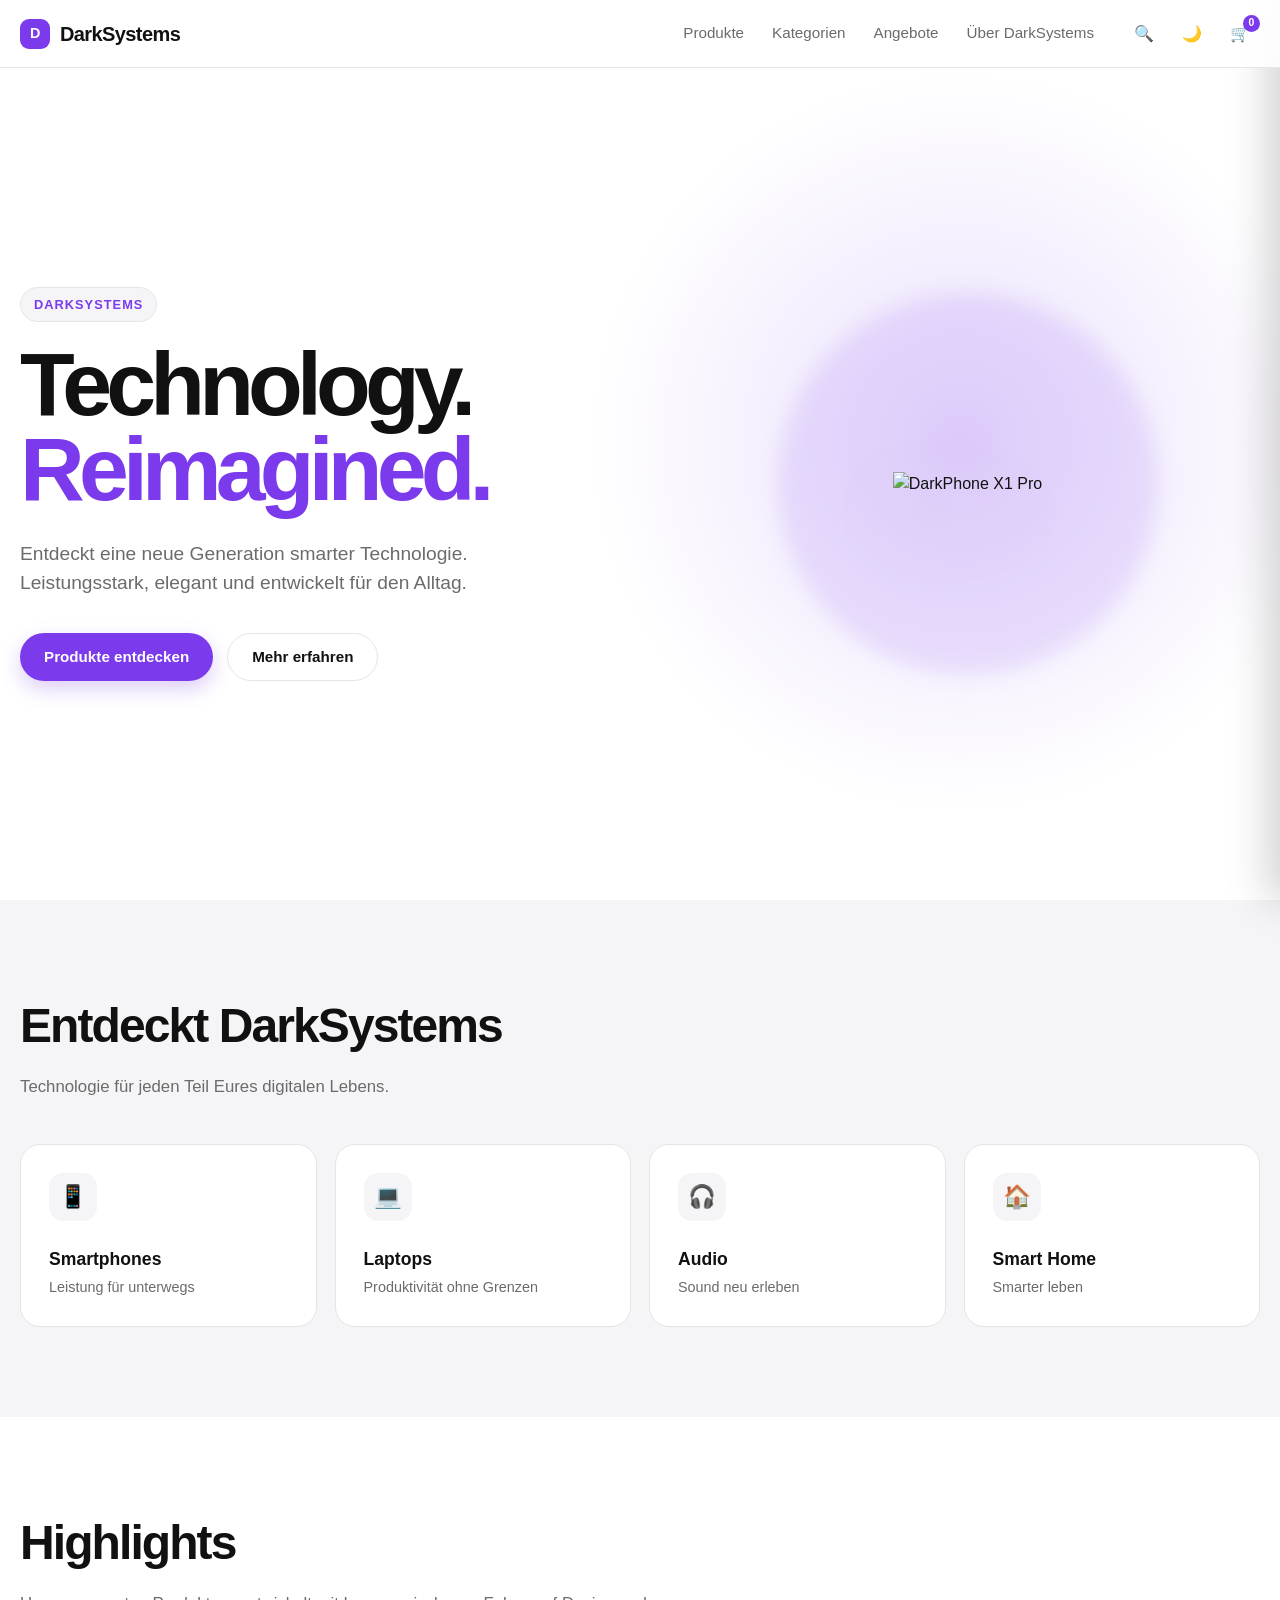
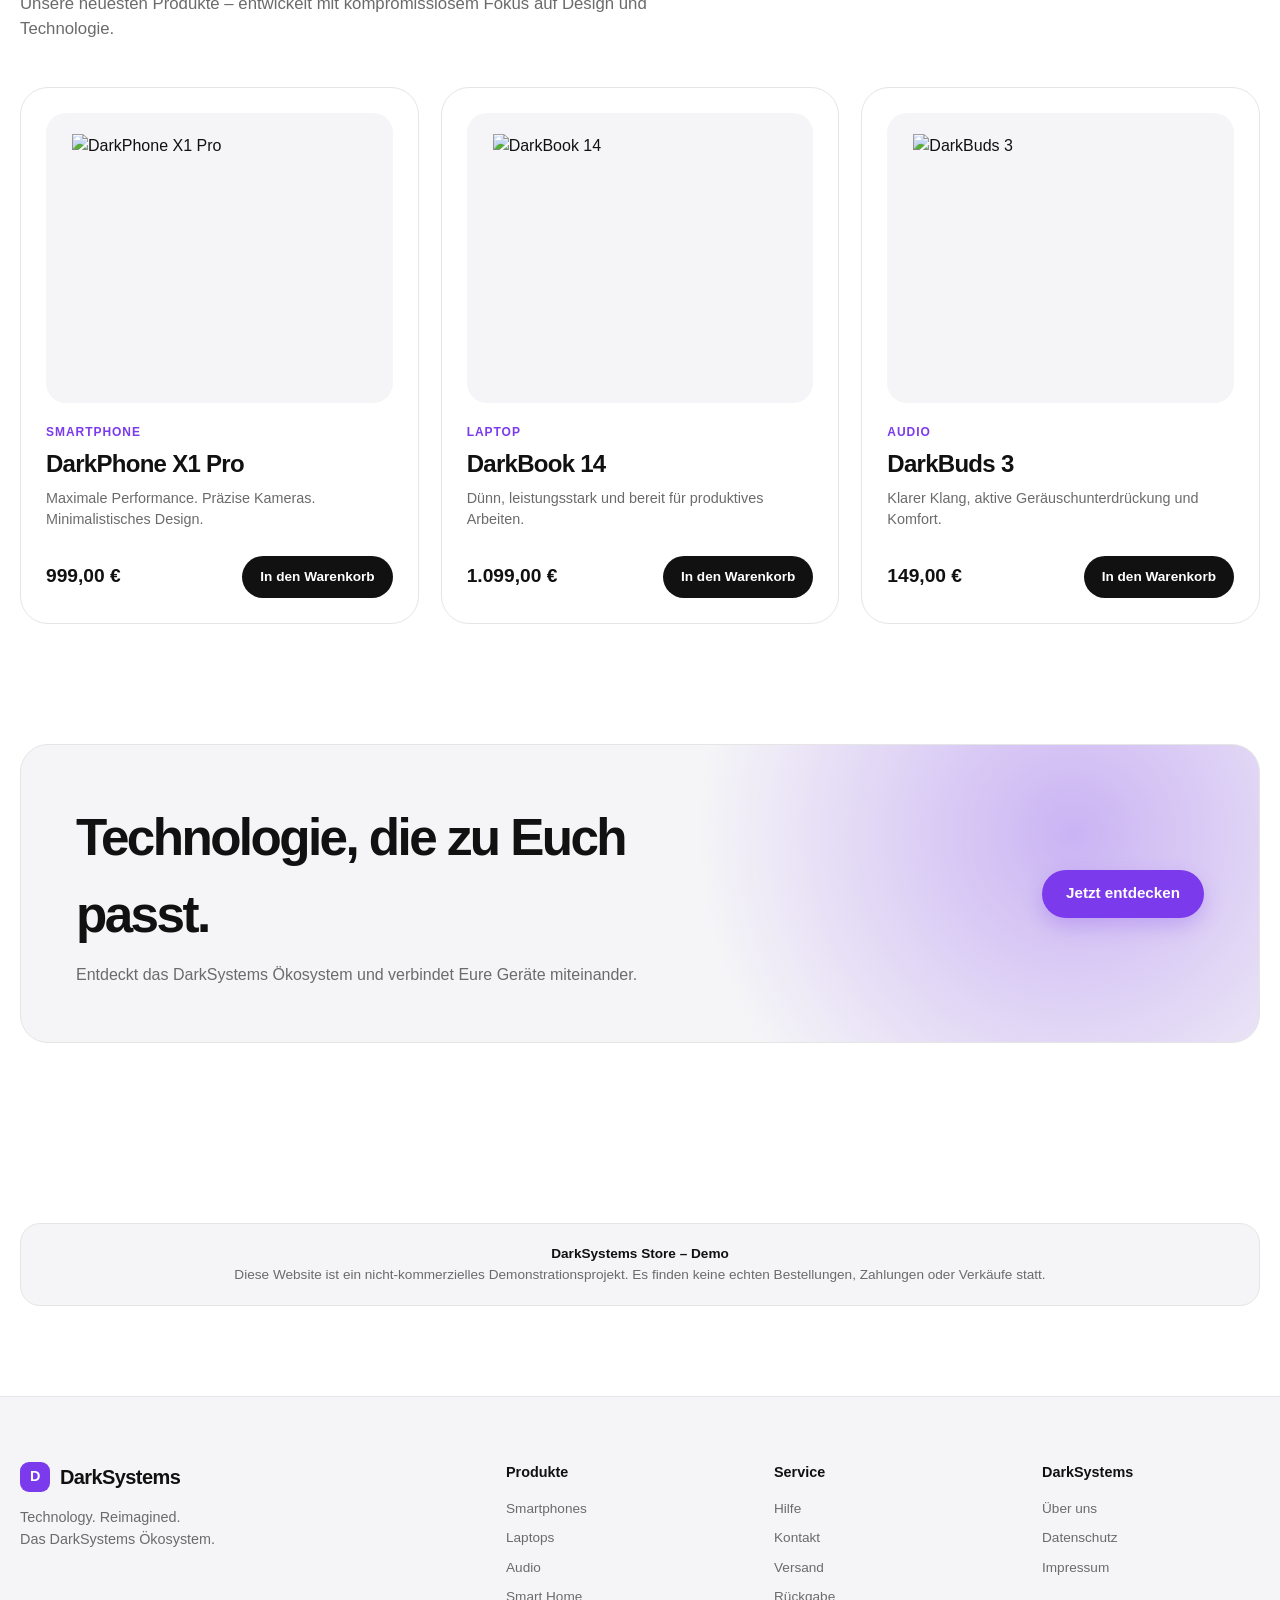
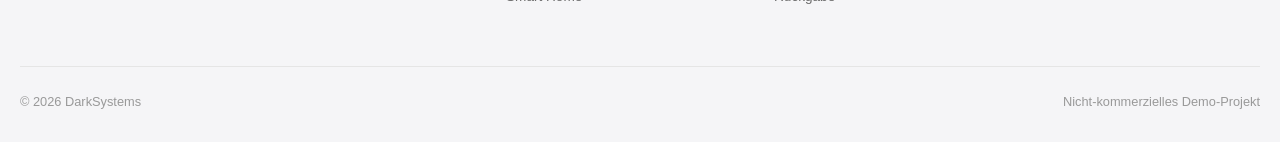
==== index.html @ 7e66fef1 "Implement theme management and scroll restoration Added theme management and scroll restoration scri" ====
<!DOCTYPE html>
<html lang="de">

<head>

    <meta charset="UTF-8">

    <meta
        name="viewport"
        content="width=device-width, initial-scale=1.0"
    >

    <meta
        name="description"
        content="DarkSystems Store – Technologie. Neu gedacht."
    >

    <title>DarkSystems Store</title>


    <!-- =================================================
         THEME VOR DEM ERSTEN RENDER SETZEN
         ================================================= -->

    <script>

        (function () {

            const savedTheme =
                localStorage.getItem("darkSystemsTheme");

            if (
                savedTheme === "dark" ||
                savedTheme === "light"
            ) {

                document.documentElement.setAttribute(
                    "data-theme",
                    savedTheme
                );

            } else {

                document.documentElement.setAttribute(
                    "data-theme",
                    "light"
                );

            }

        })();

    </script>


    <!-- =================================================
         SCROLLPOSITION
         ================================================= -->

    <script>

        if ("scrollRestoration" in history) {

            history.scrollRestoration = "manual";

        }

    </script>


    <!-- =================================================
         FAVICON
         ================================================= -->

    <link
        rel="icon"
        href="images/favicon.png"
    >


    <!-- =================================================
         MAIN CSS
         ================================================= -->

    <link
        rel="stylesheet"
        href="css/style.css"
    >

</head>


<body>


    <!-- =====================================================
         HEADER
         ===================================================== -->

    <header class="site-header">

        <div class="container header-inner">


            <!-- Logo -->

            <a
                href="index.html"
                class="logo"
                aria-label="DarkSystems Startseite"
            >

                <span class="logo-mark">
                    D
                </span>

                <span>
                    DarkSystems
                </span>

            </a>


            <!-- Navigation -->

            <nav
                class="main-nav"
                aria-label="Hauptnavigation"
            >

                <a href="#products">
                    Produkte
                </a>

                <a href="#categories">
                    Kategorien
                </a>

                <a href="#offers">
                    Angebote
                </a>

                <a href="#about">
                    Über DarkSystems
                </a>

            </nav>


            <!-- Header Actions -->

            <div class="header-actions">


                <!-- Suche -->

                <button
                    class="icon-button"
                    type="button"
                    aria-label="Suche"
                    title="Suche"
                >
                    🔍
                </button>


                <!-- Dark / Light Mode -->

                <button
                    class="icon-button"
                    id="themeToggle"
                    type="button"
                    aria-label="Dark Mode"
                    title="Dark / Light Mode"
                >
                    🌙
                </button>


                <!-- Warenkorb -->

                <button
                    class="icon-button cart-button"
                    type="button"
                    aria-label="Warenkorb"
                    title="Warenkorb"
                >

                    🛒

                    <span
                        class="cart-count"
                        id="cartCount"
                    >
                        0
                    </span>

                </button>


                <!-- Mobile Menü -->

                <button
                    class="icon-button mobile-menu-button"
                    type="button"
                    aria-label="Menü öffnen"
                    title="Menü"
                >
                    ☰
                </button>

            </div>

        </div>

    </header>



    <!-- =====================================================
         MAIN
         ===================================================== -->

    <main>


        <!-- =================================================
             HERO
             ================================================= -->

        <section class="hero">

            <div class="container hero-inner">


                <!-- Hero Text -->

                <div class="hero-content">

                    <div class="hero-eyebrow">
                        DarkSystems
                    </div>


                    <h1>

                        Technology.<br>

                        <span>
                            Reimagined.
                        </span>

                    </h1>


                    <p class="hero-description">

                        Entdeckt eine neue Generation smarter
                        Technologie. Leistungsstark, elegant
                        und entwickelt für den Alltag.

                    </p>


                    <div class="hero-actions">


                        <a
                            href="#products"
                            class="button button-primary"
                        >
                            Produkte entdecken
                        </a>


                        <a
                            href="#categories"
                            class="button button-secondary"
                        >
                            Mehr erfahren
                        </a>

                    </div>

                </div>



                <!-- Hero Produkt -->

                <div class="hero-product">

                    <img
                        src="images/darkphone-x1-pro.png"
                        alt="DarkPhone X1 Pro"
                    >

                </div>

            </div>

        </section>



        <!-- =================================================
             KATEGORIEN
             ================================================= -->

        <section
            class="categories"
            id="categories"
        >

            <div class="container">


                <h2 class="section-title">
                    Entdeckt DarkSystems
                </h2>


                <p class="section-subtitle">

                    Technologie für jeden Teil Eures
                    digitalen Lebens.

                </p>


                <div class="category-grid">


                    <!-- Smartphone -->

                    <a
                        href="category.html?category=smartphones"
                        class="category-card"
                    >

                        <div class="category-icon">
                            📱
                        </div>

                        <h3>
                            Smartphones
                        </h3>

                        <p>
                            Leistung für unterwegs
                        </p>

                    </a>



                    <!-- Laptop -->

                    <a
                        href="category.html?category=laptops"
                        class="category-card"
                    >

                        <div class="category-icon">
                            💻
                        </div>

                        <h3>
                            Laptops
                        </h3>

                        <p>
                            Produktivität ohne Grenzen
                        </p>

                    </a>



                    <!-- Audio -->

                    <a
                        href="category.html?category=audio"
                        class="category-card"
                    >

                        <div class="category-icon">
                            🎧
                        </div>

                        <h3>
                            Audio
                        </h3>

                        <p>
                            Sound neu erleben
                        </p>

                    </a>



                    <!-- Smart Home -->

                    <a
                        href="category.html?category=smart-home"
                        class="category-card"
                    >

                        <div class="category-icon">
                            🏠
                        </div>

                        <h3>
                            Smart Home
                        </h3>

                        <p>
                            Smarter leben
                        </p>

                    </a>

                </div>

            </div>

        </section>



        <!-- =================================================
             PRODUKTE
             ================================================= -->

        <section
            class="products"
            id="products"
        >

            <div class="container">


                <h2 class="section-title">
                    Highlights
                </h2>


                <p class="section-subtitle">

                    Unsere neuesten Produkte – entwickelt
                    mit kompromisslosem Fokus auf Design
                    und Technologie.

                </p>


                <div class="product-grid">


                    <!-- =====================================
                         DARKPHONE X1 PRO
                         ===================================== -->

                    <article class="product-card">


                        <div class="product-image">

                            <img
                                src="images/darkphone-x1-pro.png"
                                alt="DarkPhone X1 Pro"
                            >

                        </div>


                        <div class="product-info">


                            <span class="product-category">
                                Smartphone
                            </span>


                            <h3 class="product-name">
                                DarkPhone X1 Pro
                            </h3>


                            <p class="product-description">

                                Maximale Performance.
                                Präzise Kameras.
                                Minimalistisches Design.

                            </p>


                            <div class="product-bottom">


                                <span class="product-price">
                                    999,00 €
                                </span>


                                <button
                                    class="product-button"
                                    type="button"
                                    data-product="darkphone-x1-pro"
                                >
                                    In den Warenkorb
                                </button>


                            </div>

                        </div>

                    </article>



                    <!-- =====================================
                         DARKBOOK 14
                         ===================================== -->

                    <article class="product-card">


                        <div class="product-image">

                            <img
                                src="images/darkbook-14.png"
                                alt="DarkBook 14"
                            >

                        </div>


                        <div class="product-info">


                            <span class="product-category">
                                Laptop
                            </span>


                            <h3 class="product-name">
                                DarkBook 14
                            </h3>


                            <p class="product-description">

                                Dünn, leistungsstark und bereit
                                für produktives Arbeiten.

                            </p>


                            <div class="product-bottom">


                                <span class="product-price">
                                    1.099,00 €
                                </span>


                                <button
                                    class="product-button"
                                    type="button"
                                    data-product="darkbook-14"
                                >
                                    In den Warenkorb
                                </button>


                            </div>

                        </div>

                    </article>



                    <!-- =====================================
                         DARKBUDS 3
                         ===================================== -->

                    <article class="product-card">


                        <div class="product-image">

                            <img
                                src="images/darkbuds-3.png"
                                alt="DarkBuds 3"
                            >

                        </div>


                        <div class="product-info">


                            <span class="product-category">
                                Audio
                            </span>


                            <h3 class="product-name">
                                DarkBuds 3
                            </h3>


                            <p class="product-description">

                                Klarer Klang, aktive
                                Geräuschunterdrückung
                                und Komfort.

                            </p>


                            <div class="product-bottom">


                                <span class="product-price">
                                    149,00 €
                                </span>


                                <button
                                    class="product-button"
                                    type="button"
                                    data-product="darkbuds-3"
                                >
                                    In den Warenkorb
                                </button>


                            </div>

                        </div>

                    </article>

                </div>

            </div>

        </section>



        <!-- =================================================
             ANGEBOT
             ================================================= -->

        <section
            class="offer"
            id="offers"
        >

            <div class="container">


                <div class="offer-card">


                    <div class="offer-content">


                        <h2>
                            Technologie,
                            die zu Euch passt.
                        </h2>


                        <p>

                            Entdeckt das DarkSystems
                            Ökosystem und verbindet
                            Eure Geräte miteinander.

                        </p>

                    </div>


                    <a
                        href="#products"
                        class="button button-primary"
                    >
                        Jetzt entdecken
                    </a>

                </div>

            </div>

        </section>



        <!-- =================================================
             DEMO HINWEIS
             ================================================= -->

        <section
            class="demo-section"
            id="about"
        >

            <div class="container">


                <div class="demo-notice">


                    <strong>
                        DarkSystems Store – Demo
                    </strong>


                    <br>


                    Diese Website ist ein
                    nicht-kommerzielles
                    Demonstrationsprojekt.

                    Es finden keine echten
                    Bestellungen, Zahlungen
                    oder Verkäufe statt.


                </div>

            </div>

        </section>

    </main>



    <!-- =====================================================
         FOOTER
         ===================================================== -->

    <footer class="site-footer">

        <div class="container">


            <div class="footer-grid">


                <!-- DarkSystems -->

                <div class="footer-brand">


                    <a
                        href="index.html"
                        class="logo"
                    >

                        <span class="logo-mark">
                            D
                        </span>

                        <span>
                            DarkSystems
                        </span>

                    </a>


                    <p>

                        Technology. Reimagined.
                        <br>
                        Das DarkSystems Ökosystem.

                    </p>

                </div>



                <!-- Produkte -->

                <div class="footer-column">

                    <h4>
                        Produkte
                    </h4>


                    <a href="category.html?category=smartphones">
                        Smartphones
                    </a>


                    <a href="category.html?category=laptops">
                        Laptops
                    </a>


                    <a href="category.html?category=audio">
                        Audio
                    </a>


                    <a href="category.html?category=smart-home">
                        Smart Home
                    </a>

                </div>



                <!-- Service -->

                <div class="footer-column">

                    <h4>
                        Service
                    </h4>


                    <a href="#">
                        Hilfe
                    </a>


                    <a href="#">
                        Kontakt
                    </a>


                    <a href="#">
                        Versand
                    </a>


                    <a href="#">
                        Rückgabe
                    </a>

                </div>



                <!-- DarkSystems -->

                <div class="footer-column">

                    <h4>
                        DarkSystems
                    </h4>


                    <a href="#about">
                        Über uns
                    </a>


                    <a href="#">
                        Datenschutz
                    </a>


                    <a href="#">
                        Impressum
                    </a>

                </div>

            </div>



            <!-- Footer Bottom -->

            <div class="footer-bottom">

                <span>
                    © 2026 DarkSystems
                </span>


                <span>
                    Nicht-kommerzielles Demo-Projekt
                </span>

            </div>

        </div>

    </footer>



    <!-- =====================================================
         WARENKORB
         ===================================================== -->

    <div
        class="cart-overlay"
        id="cartOverlay"
    ></div>


    <aside
        class="cart-panel"
        id="cartPanel"
        aria-label="Warenkorb"
    >


        <!-- Warenkorb Header -->

        <div class="cart-header">

            <div>

                <h2>
                    Warenkorb
                </h2>

                <span id="cartItemCount">
                    0 Produkte
                </span>

            </div>


            <button
                class="cart-close"
                id="cartClose"
                type="button"
                aria-label="Warenkorb schließen"
            >
                ×
            </button>

        </div>



        <!-- Warenkorb Inhalt -->

        <div class="cart-content">


            <!-- Leer -->

            <div
                class="cart-empty"
                id="cartEmpty"
            >

                <div class="cart-empty-icon">
                    🛒
                </div>


                <h3>
                    Dein Warenkorb ist leer
                </h3>


                <p>
                    Füge Produkte hinzu,
                    um sie hier zu sehen.
                </p>

            </div>


            <!-- Produkte -->

            <div
                class="cart-items"
                id="cartItems"
            ></div>

        </div>



        <!-- Warenkorb Footer -->

        <div class="cart-footer">

            <div class="cart-total">

                <span>
                    Gesamtsumme
                </span>

                <strong id="cartTotal">
                    0,00 €
                </strong>

            </div>


            <button
                class="cart-checkout"
                id="cartCheckout"
                type="button"
            >
                Zur Kasse
            </button>


            <p class="cart-demo">
                Demo-Shop – es findet keine echte Bestellung statt.
            </p>

        </div>

    </aside>



    <!-- =====================================================
         JAVASCRIPT
         ===================================================== -->

    <script src="js/main.js"></script>


    <!-- Reload immer oben starten -->

    <script>

        window.addEventListener(
            "load",
            function () {

                window.scrollTo(0, 0);

            }
        );

    </script>


</body>

</html>
---- css/style.css ----
/* =========================================================
   DarkSystems Store
   Main stylesheet
   ========================================================= */

/* ---------------------------------------------------------
   1. Theme Variables
   --------------------------------------------------------- */

:root {
    --bg: #ffffff;
    --bg-secondary: #f5f5f7;
    --bg-card: #ffffff;

    --text: #111111;
    --text-secondary: #6b6b6b;
    --text-muted: #999999;

    --border: #e5e5e5;

    --accent: #7c3aed;
    --accent-hover: #6d28d9;

    --header-bg: rgba(255, 255, 255, 0.88);

    --shadow: 0 10px 30px rgba(0, 0, 0, 0.08);
    --shadow-hover: 0 18px 45px rgba(0, 0, 0, 0.14);

    --radius-small: 12px;
    --radius-medium: 20px;
    --radius-large: 28px;

    --max-width: 1400px;

    color-scheme: light;
}

[data-theme="dark"] {
    --bg: #0b0b0d;
    --bg-secondary: #151518;
    --bg-card: #18181c;

    --text: #f5f5f7;
    --text-secondary: #a5a5aa;
    --text-muted: #77777e;

    --border: #2b2b30;

    --accent: #9b6cff;
    --accent-hover: #b18aff;

    --header-bg: rgba(11, 11, 13, 0.88);

    --shadow: 0 10px 30px rgba(0, 0, 0, 0.35);
    --shadow-hover: 0 18px 45px rgba(0, 0, 0, 0.55);

    color-scheme: dark;
}


/* ---------------------------------------------------------
   2. Reset
   --------------------------------------------------------- */

* {
    margin: 0;
    padding: 0;
    box-sizing: border-box;
}

html {
    scroll-behavior: smooth;
}

body {
    font-family:
        -apple-system,
        BlinkMacSystemFont,
        "Segoe UI",
        Roboto,
        Helvetica,
        Arial,
        sans-serif;

    background: var(--bg);
    color: var(--text);

    line-height: 1.5;

    transition:
        background-color 0.3s ease,
        color 0.3s ease;
}

a {
    color: inherit;
    text-decoration: none;
}

button {
    font: inherit;
}

img {
    max-width: 100%;
    display: block;
}


/* ---------------------------------------------------------
   3. General Layout
   --------------------------------------------------------- */

.container {
    width: min(100% - 40px, var(--max-width));
    margin-inline: auto;
}

section {
    padding: 90px 0;
}

.section-title {
    font-size: clamp(2rem, 4vw, 3rem);
    font-weight: 600;
    letter-spacing: -0.04em;
    margin-bottom: 12px;
}

.section-subtitle {
    color: var(--text-secondary);
    font-size: 1.05rem;
    max-width: 650px;
}


/* ---------------------------------------------------------
   4. Header
   --------------------------------------------------------- */

.site-header {
    position: sticky;
    top: 0;
    z-index: 1000;

    height: 68px;

    background: var(--header-bg);
    border-bottom: 1px solid var(--border);

    backdrop-filter: blur(20px);
    -webkit-backdrop-filter: blur(20px);

    transition:
        background-color 0.3s ease,
        border-color 0.3s ease;
}

.header-inner {
    height: 100%;

    display: flex;
    align-items: center;
    justify-content: space-between;

    gap: 30px;
}


/* ---------------------------------------------------------
   5. Logo
   --------------------------------------------------------- */

.logo {
    display: flex;
    align-items: center;

    font-size: 1.25rem;
    font-weight: 700;

    letter-spacing: -0.03em;

    white-space: nowrap;
}

.logo-mark {
    width: 30px;
    height: 30px;

    margin-right: 10px;

    display: grid;
    place-items: center;

    border-radius: 9px;

    background: var(--accent);
    color: white;

    font-size: 0.9rem;
    font-weight: 800;
}


/* ---------------------------------------------------------
   6. Navigation
   --------------------------------------------------------- */

.main-nav {
    display: flex;
    align-items: center;
    gap: 28px;

    margin-left: auto;
}

.main-nav a {
    position: relative;

    color: var(--text-secondary);

    font-size: 0.95rem;
    font-weight: 500;

    transition: color 0.2s ease;
}

.main-nav a::after {
    content: "";

    position: absolute;
    left: 0;
    bottom: -7px;

    width: 0;
    height: 2px;

    border-radius: 2px;

    background: var(--accent);

    transition: width 0.2s ease;
}

.main-nav a:hover {
    color: var(--text);
}

.main-nav a:hover::after {
    width: 100%;
}


/* ---------------------------------------------------------
   7. Header Actions
   --------------------------------------------------------- */

.header-actions {
    display: flex;
    align-items: center;
    gap: 8px;
}

.icon-button {
    width: 40px;
    height: 40px;

    display: grid;
    place-items: center;

    border: 0;
    border-radius: 50%;

    background: transparent;
    color: var(--text);

    cursor: pointer;

    transition:
        background-color 0.2s ease,
        transform 0.2s ease;
}

.icon-button:hover {
    background: var(--bg-secondary);
    transform: scale(1.05);
}

.cart-button {
    position: relative;
}

.cart-count {
    position: absolute;

    top: 1px;
    right: 0;

    min-width: 17px;
    height: 17px;

    display: grid;
    place-items: center;

    padding: 0 4px;

    border-radius: 20px;

    background: var(--accent);
    color: white;

    font-size: 0.65rem;
    font-weight: 700;
}


/* ---------------------------------------------------------
   8. Hero
   --------------------------------------------------------- */

.hero {
    min-height: calc(100vh - 68px);

    display: flex;
    align-items: center;

    padding: 70px 0;

    overflow: hidden;

    background:
        radial-gradient(
            circle at 75% 45%,
            rgba(124, 58, 237, 0.16),
            transparent 35%
        ),
        var(--bg);
}

.hero-inner {
    display: grid;
    grid-template-columns: 1fr 1fr;

    align-items: center;

    gap: 70px;
}

.hero-content {
    max-width: 650px;
}

.hero-eyebrow {
    display: inline-flex;
    align-items: center;

    margin-bottom: 20px;
    padding: 7px 13px;

    border: 1px solid var(--border);
    border-radius: 30px;

    background: var(--bg-secondary);

    color: var(--accent);

    font-size: 0.8rem;
    font-weight: 700;

    letter-spacing: 0.08em;
    text-transform: uppercase;
}

.hero h1 {
    font-size: clamp(3rem, 7vw, 6.5rem);

    line-height: 0.95;
    letter-spacing: -0.065em;

    font-weight: 700;

    margin-bottom: 28px;
}

.hero h1 span {
    color: var(--accent);
}

.hero-description {
    max-width: 560px;

    margin-bottom: 35px;

    color: var(--text-secondary);

    font-size: clamp(1rem, 2vw, 1.2rem);
}

.hero-actions {
    display: flex;
    align-items: center;
    flex-wrap: wrap;

    gap: 14px;
}


/* ---------------------------------------------------------
   9. Buttons
   --------------------------------------------------------- */

.button {
    display: inline-flex;
    align-items: center;
    justify-content: center;

    min-height: 48px;

    padding: 0 24px;

    border-radius: 999px;

    font-size: 0.95rem;
    font-weight: 600;

    cursor: pointer;

    transition:
        transform 0.2s ease,
        background-color 0.2s ease,
        box-shadow 0.2s ease;
}

.button:hover {
    transform: translateY(-2px);
}

.button-primary {
    border: 0;

    background: var(--accent);
    color: white;

    box-shadow: 0 8px 20px rgba(124, 58, 237, 0.25);
}

.button-primary:hover {
    background: var(--accent-hover);

    box-shadow: 0 12px 28px rgba(124, 58, 237, 0.35);
}

.button-secondary {
    border: 1px solid var(--border);

    background: var(--bg-card);
    color: var(--text);
}

.button-secondary:hover {
    background: var(--bg-secondary);
}


/* ---------------------------------------------------------
   10. Hero Product
   --------------------------------------------------------- */

.hero-product {
    position: relative;

    min-height: 500px;

    display: flex;
    align-items: center;
    justify-content: center;
}

.hero-product::before {
    content: "";

    position: absolute;

    width: 380px;
    height: 380px;

    border-radius: 50%;

    background: rgba(124, 58, 237, 0.12);

    filter: blur(10px);
}

.hero-product img {
    position: relative;
    z-index: 1;

    max-height: 550px;

    object-fit: contain;

    filter:
        drop-shadow(0 30px 45px rgba(0, 0, 0, 0.18));

    transition:
        transform 0.5s ease,
        filter 0.5s ease;
}

.hero-product:hover img {
    transform: translateY(-10px) scale(1.025);

    filter:
        drop-shadow(0 40px 60px rgba(0, 0, 0, 0.25));
}


/* ---------------------------------------------------------
   11. Categories
   --------------------------------------------------------- */

.categories {
    background: var(--bg-secondary);
}

.category-grid {
    display: grid;

    grid-template-columns: repeat(4, 1fr);

    gap: 18px;

    margin-top: 45px;
}

.category-card {
    min-height: 180px;

    padding: 28px;

    display: flex;
    flex-direction: column;
    justify-content: flex-end;

    border: 1px solid var(--border);
    border-radius: var(--radius-medium);

    background: var(--bg-card);

    overflow: hidden;

    transition:
        transform 0.3s ease,
        box-shadow 0.3s ease,
        border-color 0.3s ease;
}

.category-card:hover {
    transform: translateY(-6px);

    box-shadow: var(--shadow-hover);

    border-color: var(--accent);
}

.category-icon {
    width: 48px;
    height: 48px;

    margin-bottom: auto;

    display: grid;
    place-items: center;

    border-radius: 14px;

    background: var(--bg-secondary);

    font-size: 1.4rem;
}

.category-card h3 {
    margin-top: 25px;

    font-size: 1.1rem;
}

.category-card p {
    margin-top: 4px;

    color: var(--text-secondary);

    font-size: 0.9rem;
}


/* ---------------------------------------------------------
   12. Products
   --------------------------------------------------------- */

.products {
    background: var(--bg);
}

.product-grid {
    display: grid;

    grid-template-columns: repeat(3, 1fr);

    gap: 22px;

    margin-top: 45px;
}

.product-card {
    position: relative;

    display: flex;
    flex-direction: column;

    min-height: 500px;

    padding: 25px;

    border: 1px solid var(--border);
    border-radius: var(--radius-large);

    background: var(--bg-card);

    overflow: hidden;

    transition:
        transform 0.3s ease,
        box-shadow 0.3s ease,
        border-color 0.3s ease;
}

.product-card:hover {
    transform: translateY(-8px);

    box-shadow: var(--shadow-hover);

    border-color: rgba(124, 58, 237, 0.45);
}

.product-image {
    height: 290px;

    display: flex;
    align-items: center;
    justify-content: center;

    margin-bottom: 20px;

    border-radius: var(--radius-medium);

    background: var(--bg-secondary);

    overflow: hidden;
}

.product-image img {
    width: 85%;
    height: 85%;

    object-fit: contain;

    transition: transform 0.4s ease;
}

.product-card:hover .product-image img {
    transform: scale(1.07);
}

.product-info {
    display: flex;
    flex-direction: column;

    flex: 1;
}

.product-category {
    margin-bottom: 5px;

    color: var(--accent);

    font-size: 0.75rem;
    font-weight: 700;

    text-transform: uppercase;
    letter-spacing: 0.08em;
}

.product-name {
    font-size: 1.5rem;
    font-weight: 600;

    letter-spacing: -0.03em;
}

.product-description {
    margin-top: 6px;

    color: var(--text-secondary);

    font-size: 0.9rem;
}

.product-bottom {
    display: flex;
    align-items: center;
    justify-content: space-between;

    gap: 15px;

    margin-top: 25px;
}

.product-price {
    font-size: 1.2rem;
    font-weight: 700;
}

.product-button {
    min-height: 42px;

    padding: 0 18px;

    border: 0;
    border-radius: 999px;

    background: var(--text);
    color: var(--bg);

    font-size: 0.85rem;
    font-weight: 600;

    cursor: pointer;

    transition:
        transform 0.2s ease,
        opacity 0.2s ease;
}

.product-button:hover {
    transform: scale(1.04);
    opacity: 0.85;
}


/* ---------------------------------------------------------
   13. Offer Banner
   --------------------------------------------------------- */

.offer {
    padding: 30px 0 90px;
}

.offer-card {
    position: relative;

    padding: 55px;

    display: flex;
    align-items: center;
    justify-content: space-between;

    gap: 40px;

    border-radius: var(--radius-large);

    background:
        radial-gradient(
            circle at 85% 30%,
            rgba(124, 58, 237, 0.35),
            transparent 35%
        ),
        var(--bg-secondary);

    border: 1px solid var(--border);

    overflow: hidden;
}

.offer-content {
    max-width: 650px;
}

.offer-card h2 {
    margin-bottom: 10px;

    font-size: clamp(2rem, 4vw, 3.2rem);

    letter-spacing: -0.05em;
}

.offer-card p {
    color: var(--text-secondary);
}


/* ---------------------------------------------------------
   14. Demo Notice
   --------------------------------------------------------- */

.demo-notice {
    padding: 20px 25px;

    border: 1px solid var(--border);
    border-radius: var(--radius-medium);

    background: var(--bg-secondary);

    color: var(--text-secondary);

    font-size: 0.85rem;

    text-align: center;
}

.demo-notice strong {
    color: var(--text);
}


/* ---------------------------------------------------------
   15. Footer
   --------------------------------------------------------- */

.site-footer {
    padding: 65px 0 30px;

    border-top: 1px solid var(--border);

    background: var(--bg-secondary);
}

.footer-grid {
    display: grid;

    grid-template-columns: 2fr repeat(3, 1fr);

    gap: 50px;
}

.footer-brand {
    max-width: 350px;
}

.footer-brand p {
    margin-top: 15px;

    color: var(--text-secondary);

    font-size: 0.9rem;
}

.footer-column h4 {
    margin-bottom: 15px;

    font-size: 0.9rem;
}

.footer-column a {
    display: block;

    margin-bottom: 9px;

    color: var(--text-secondary);

    font-size: 0.85rem;

    transition: color 0.2s ease;
}

.footer-column a:hover {
    color: var(--accent);
}

.footer-bottom {
    margin-top: 50px;
    padding-top: 25px;

    border-top: 1px solid var(--border);

    display: flex;
    justify-content: space-between;
    align-items: center;

    color: var(--text-muted);

    font-size: 0.8rem;
}


/* ---------------------------------------------------------
   16. Mobile Menu Button
   --------------------------------------------------------- */

.mobile-menu-button {
    display: none;
}


/* ---------------------------------------------------------
   17. Animations
   --------------------------------------------------------- */

@keyframes fadeUp {
    from {
        opacity: 0;
        transform: translateY(25px);
    }

    to {
        opacity: 1;
        transform: translateY(0);
    }
}

.hero-content {
    animation: fadeUp 0.7s ease both;
}

.hero-product {
    animation: fadeUp 0.8s ease 0.1s both;
}


/* ---------------------------------------------------------
   18. Responsive
   --------------------------------------------------------- */

@media (max-width: 1100px) {

    .main-nav {
        gap: 18px;
    }

    .hero-inner {
        gap: 40px;
    }

    .category-grid {
        grid-template-columns: repeat(2, 1fr);
    }

    .product-grid {
        grid-template-columns: repeat(2, 1fr);
    }

    .footer-grid {
        grid-template-columns: 2fr 1fr 1fr;
    }
}


@media (max-width: 800px) {

    .container {
        width: min(100% - 28px, var(--max-width));
    }

    section {
        padding: 65px 0;
    }

    .site-header {
        height: 62px;
    }

    .main-nav {
        display: none;
    }

    .mobile-menu-button {
        display: grid;
    }

    .hero {
        min-height: auto;

        padding: 60px 0 80px;
    }

    .hero-inner {
        grid-template-columns: 1fr;

        text-align: center;
    }

    .hero-content {
        max-width: none;
    }

    .hero-description {
        margin-inline: auto;
    }

    .hero-actions {
        justify-content: center;
    }

    .hero-product {
        min-height: 350px;
    }

    .hero-product::before {
        width: 280px;
        height: 280px;
    }

    .hero-product img {
        max-height: 350px;
    }

    .offer-card {
        flex-direction: column;
        align-items: flex-start;

        padding: 35px;
    }

    .footer-grid {
        grid-template-columns: repeat(2, 1fr);
    }

    .footer-brand {
        grid-column: 1 / -1;
    }
}


@media (max-width: 600px) {

    .header-inner {
        gap: 10px;
    }

    .logo {
        font-size: 1.05rem;
    }

    .logo-mark {
        width: 27px;
        height: 27px;
    }

    .header-actions {
        gap: 2px;
    }

    .icon-button {
        width: 36px;
        height: 36px;
    }

    .hero h1 {
        font-size: clamp(2.8rem, 15vw, 4.5rem);
    }

    .hero-description {
        font-size: 0.95rem;
    }

    .button {
        width: 100%;
    }

    .hero-actions {
        width: 100%;
    }

    .category-grid {
        grid-template-columns: 1fr;
    }

    .product-grid {
        grid-template-columns: 1fr;
    }

    .product-card {
        min-height: 470px;
    }

    .product-image {
        height: 250px;
    }

    .offer-card {
        padding: 28px;
    }

    .footer-grid {
        grid-template-columns: 1fr;
    }

    .footer-brand {
        grid-column: auto;
    }

    .footer-bottom {
        flex-direction: column;
        align-items: flex-start;

        gap: 8px;
    }
}


/* ---------------------------------------------------------
   19. Reduced Motion
   --------------------------------------------------------- */

@media (prefers-reduced-motion: reduce) {

    *,
    *::before,
    *::after {
        scroll-behavior: auto !important;

        animation-duration: 0.01ms !important;
        animation-iteration-count: 1 !important;

        transition-duration: 0.01ms !important;
    }
}


@media (max-width: 800px) {

    .main-nav.mobile-nav-open {
        position: absolute;

        top: 62px;
        left: 0;
        right: 0;

        display: flex;
        flex-direction: column;

        padding: 25px;

        background: var(--bg);
        border-bottom: 1px solid var(--border);

        box-shadow: var(--shadow);

        gap: 20px;
    }

}

/* =========================================================
   Warenkorb
   ========================================================= */

.cart-overlay {
    position: fixed;
    inset: 0;
    background: rgba(0, 0, 0, 0.45);

    opacity: 0;
    visibility: hidden;

    transition:
        opacity 0.3s ease,
        visibility 0.3s ease;

    z-index: 998;
}


/* ---------------------------------------------------------
   Warenkorb Panel
   --------------------------------------------------------- */

.cart-panel {
    position: fixed;

    top: 0;
    right: 0;

    width: min(440px, 100%);
    height: 100vh;

    background: var(--bg-color);

    display: flex;
    flex-direction: column;

    box-shadow: -12px 0 40px rgba(0, 0, 0, 0.18);

    transform: translateX(100%);

    transition:
        transform 0.35s cubic-bezier(0.4, 0, 0.2, 1);

    z-index: 999;
}


/* ---------------------------------------------------------
   Geöffneter Zustand
   --------------------------------------------------------- */

.cart-panel.active {
    transform: translateX(0);
}

.cart-overlay.active {
    opacity: 1;
    visibility: visible;
}


/* ---------------------------------------------------------
   Header
   --------------------------------------------------------- */

.cart-header {
    display: flex;
    align-items: center;
    justify-content: space-between;

    padding: 24px;

    border-bottom: 1px solid var(--border-color);
}

.cart-header h2 {
    margin: 0;

    font-size: 1.5rem;
    font-weight: 700;

    color: var(--text-color);
}

.cart-header span {
    display: block;

    margin-top: 4px;

    font-size: 0.85rem;

    color: var(--muted-text);
}


/* ---------------------------------------------------------
   Close Button
   --------------------------------------------------------- */

.cart-close {
    width: 40px;
    height: 40px;

    border: none;
    border-radius: 50%;

    background: var(--card-bg);
    color: var(--text-color);

    font-size: 1.7rem;
    line-height: 1;

    cursor: pointer;

    display: flex;
    align-items: center;
    justify-content: center;

    transition:
        background 0.2s ease,
        transform 0.2s ease;
}

.cart-close:hover {
    background: var(--border-color);
    transform: rotate(90deg);
}


/* ---------------------------------------------------------
   Inhalt
   --------------------------------------------------------- */

.cart-content {
    flex: 1;

    overflow-y: auto;

    padding: 20px 24px;
}


/* ---------------------------------------------------------
   Leerer Warenkorb
   --------------------------------------------------------- */

.cart-empty {
    min-height: 420px;

    display: flex;
    flex-direction: column;
    align-items: center;
    justify-content: center;

    text-align: center;

    color: var(--muted-text);
}

.cart-empty-icon {
    width: 72px;
    height: 72px;

    margin-bottom: 20px;

    border-radius: 50%;

    background: var(--card-bg);

    display: flex;
    align-items: center;
    justify-content: center;

    font-size: 2rem;
}

.cart-empty h3 {
    margin: 0 0 8px;

    color: var(--text-color);

    font-size: 1.1rem;
}

.cart-empty p {
    max-width: 260px;

    margin: 0;

    font-size: 0.9rem;

    line-height: 1.5;
}


/* ---------------------------------------------------------
   Produktliste
   --------------------------------------------------------- */

.cart-items {
    display: flex;
    flex-direction: column;

    gap: 16px;
}


/* ---------------------------------------------------------
   Einzelnes Produkt
   --------------------------------------------------------- */

.cart-item {
    display: grid;

    grid-template-columns: 76px 1fr auto;

    gap: 14px;

    padding: 14px;

    border-radius: 16px;

    background: var(--card-bg);

    border: 1px solid var(--border-color);
}


/* ---------------------------------------------------------
   Produktbild
   --------------------------------------------------------- */

.cart-item-image {
    width: 76px;
    height: 76px;

    border-radius: 12px;

    background: var(--bg-color);

    display: flex;
    align-items: center;
    justify-content: center;

    overflow: hidden;
}

.cart-item-image img {
    width: 100%;
    height: 100%;

    object-fit: contain;
}


/* ---------------------------------------------------------
   Produktinformationen
   --------------------------------------------------------- */

.cart-item-info {
    min-width: 0;

    display: flex;
    flex-direction: column;
    justify-content: space-between;
}

.cart-item-name {
    margin: 0;

    font-size: 0.95rem;
    font-weight: 600;

    color: var(--text-color);

    line-height: 1.3;
}

.cart-item-price {
    margin-top: 5px;

    font-size: 0.85rem;

    color: var(--muted-text);
}


/* ---------------------------------------------------------
   Menge
   --------------------------------------------------------- */

.cart-item-quantity {
    display: flex;
    align-items: center;

    gap: 6px;

    margin-top: 10px;
}

.cart-quantity-button {
    width: 28px;
    height: 28px;

    border: 1px solid var(--border-color);
    border-radius: 8px;

    background: var(--bg-color);
    color: var(--text-color);

    cursor: pointer;

    font-size: 1rem;

    display: flex;
    align-items: center;
    justify-content: center;

    transition:
        background 0.2s ease,
        border-color 0.2s ease;
}

.cart-quantity-button:hover {
    background: var(--border-color);
}

.cart-quantity {
    min-width: 24px;

    text-align: center;

    font-size: 0.85rem;
    font-weight: 600;

    color: var(--text-color);
}


/* ---------------------------------------------------------
   Produkt-Gesamtpreis
   --------------------------------------------------------- */

.cart-item-total {
    align-self: flex-start;

    font-size: 0.9rem;
    font-weight: 700;

    color: var(--text-color);

    white-space: nowrap;
}


/* ---------------------------------------------------------
   Entfernen
   --------------------------------------------------------- */

.cart-item-remove {
    margin-top: 8px;

    padding: 0;

    border: none;

    background: transparent;

    color: var(--muted-text);

    font-size: 0.75rem;

    cursor: pointer;

    text-align: left;

    transition: color 0.2s ease;
}

.cart-item-remove:hover {
    color: #e53935;
}


/* ---------------------------------------------------------
   Footer
   --------------------------------------------------------- */

.cart-footer {
    padding: 20px 24px 24px;

    border-top: 1px solid var(--border-color);

    background: var(--bg-color);
}


/* ---------------------------------------------------------
   Gesamtsumme
   --------------------------------------------------------- */

.cart-total {
    display: flex;
    align-items: center;
    justify-content: space-between;

    margin-bottom: 18px;
}

.cart-total span {
    font-size: 0.95rem;

    color: var(--muted-text);
}

.cart-total strong {
    font-size: 1.25rem;

    color: var(--text-color);
}


/* ---------------------------------------------------------
   Checkout Button
   --------------------------------------------------------- */

.cart-checkout {
    width: 100%;

    padding: 14px 20px;

    border: none;
    border-radius: 999px;

    background: var(--accent-color);
    color: white;

    font-size: 0.95rem;
    font-weight: 600;

    cursor: pointer;

    transition:
        transform 0.2s ease,
        opacity 0.2s ease;
}

.cart-checkout:hover {
    transform: translateY(-1px);
    opacity: 0.9;
}

.cart-checkout:active {
    transform: translateY(0);
}


/* ---------------------------------------------------------
   Demo Hinweis
   --------------------------------------------------------- */

.cart-demo {
    margin: 12px 0 0;

    text-align: center;

    font-size: 0.72rem;
    line-height: 1.4;

    color: var(--muted-text);
}


/* ---------------------------------------------------------
   Scrollbar
   --------------------------------------------------------- */

.cart-content::-webkit-scrollbar {
    width: 6px;
}

.cart-content::-webkit-scrollbar-track {
    background: transparent;
}

.cart-content::-webkit-scrollbar-thumb {
    background: var(--border-color);

    border-radius: 999px;
}


/* ---------------------------------------------------------
   Mobile
   --------------------------------------------------------- */

@media (max-width: 600px) {

    .cart-panel {
        width: 100%;
    }

    .cart-header {
        padding: 20px;
    }

    .cart-content {
        padding: 16px 20px;
    }

    .cart-footer {
        padding: 18px 20px 20px;
    }

    .cart-item {
        grid-template-columns: 64px 1fr auto;

        gap: 12px;

        padding: 12px;
    }

    .cart-item-image {
        width: 64px;
        height: 64px;
    }

}


/* ---------------------------------------------------------
   Reduced Motion
   --------------------------------------------------------- */

@media (prefers-reduced-motion: reduce) {

    .cart-panel,
    .cart-overlay,
    .cart-close,
    .cart-quantity-button,
    .cart-checkout {
        transition: none;
    }

}


/* =========================================================
   Warenkorb – weniger transparent
   ========================================================= */

.cart-panel {
    background: rgba(15, 15, 18, 0.98);
    backdrop-filter: none;
    -webkit-backdrop-filter: none;
}
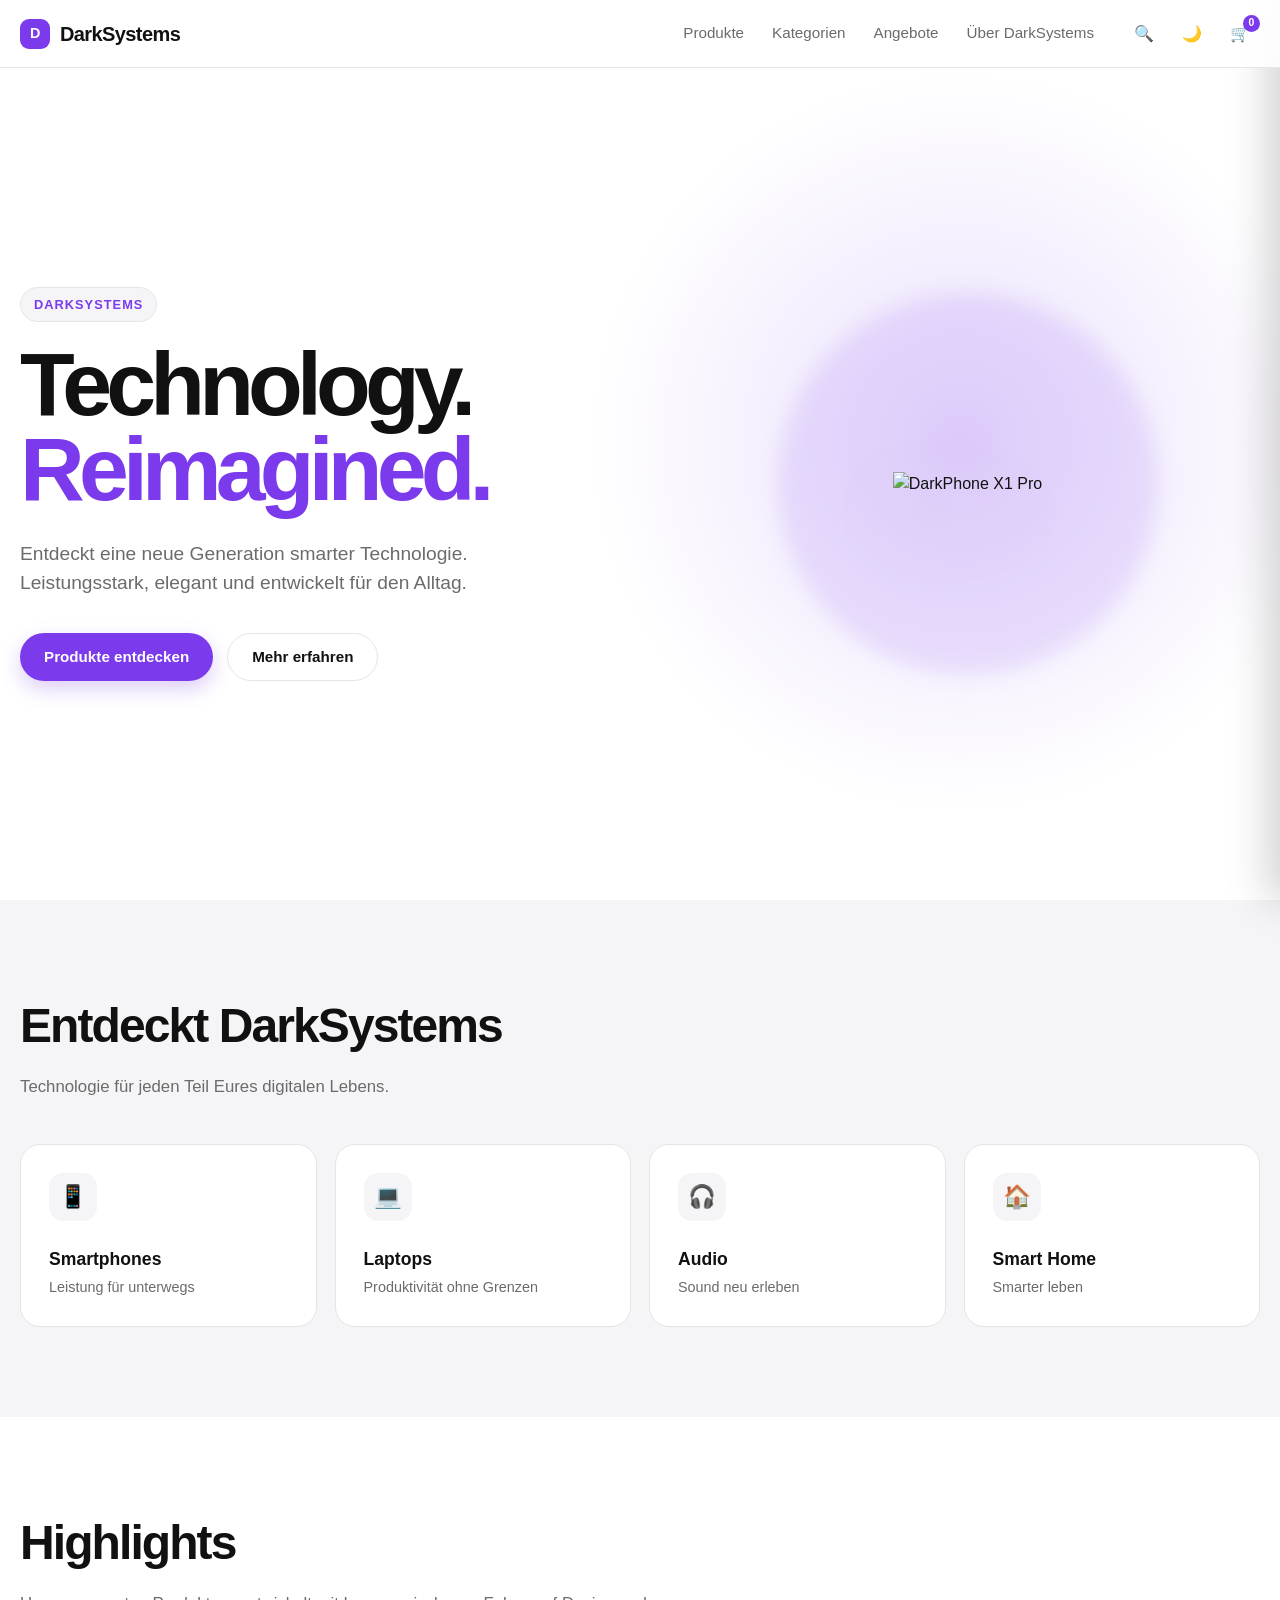
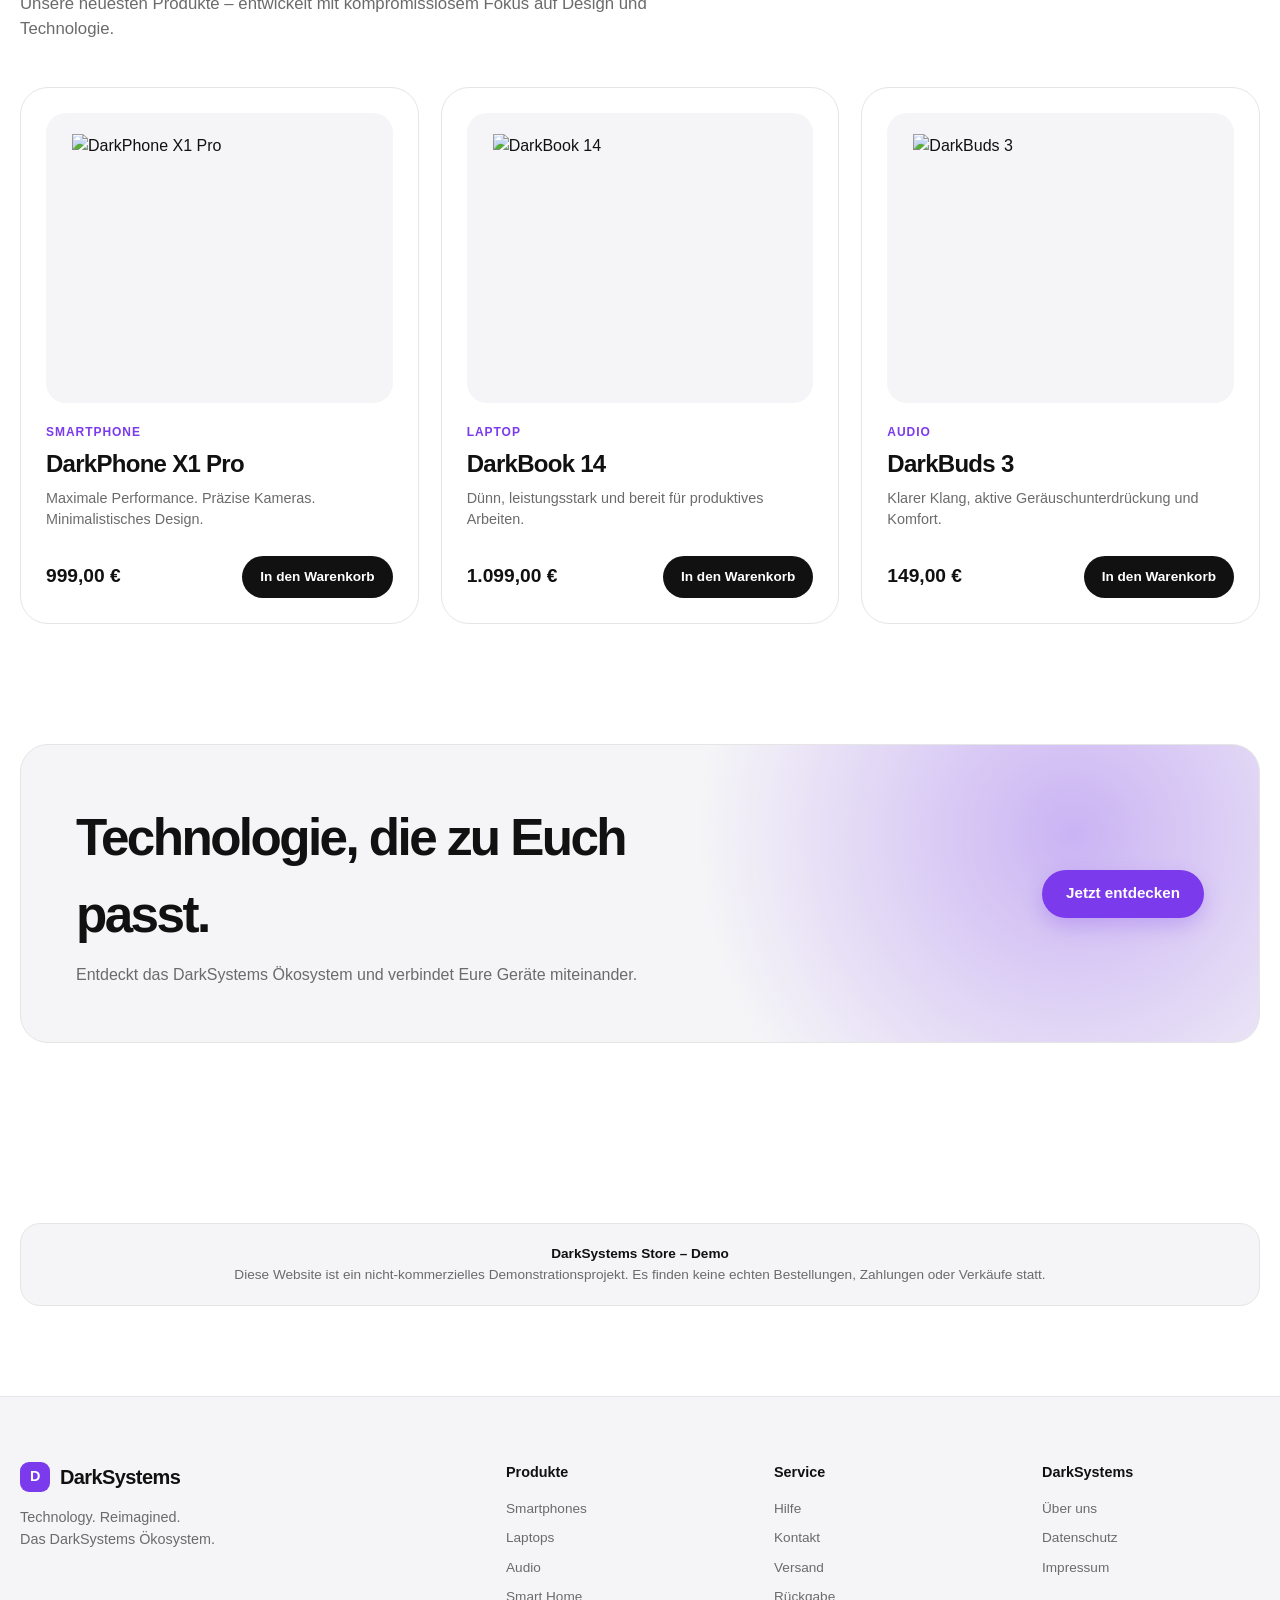
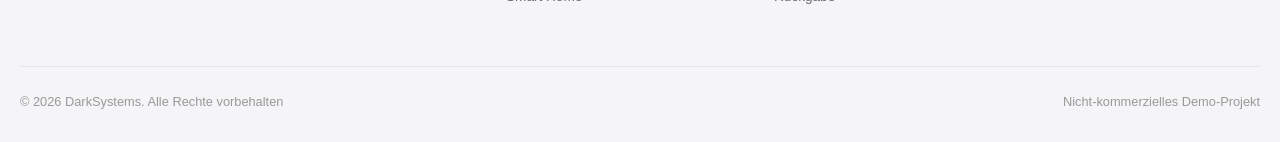
==== commit 13b65392: "Update footer copyright text to include rights statement" ====
--- a/index.html
+++ b/index.html
@@ -890,7 +890,7 @@
             <div class="footer-bottom">
 
                 <span>
-                    © 2026 DarkSystems
+                    © 2026 DarkSystems.  Alle Rechte vorbehalten
                 </span>
 
 
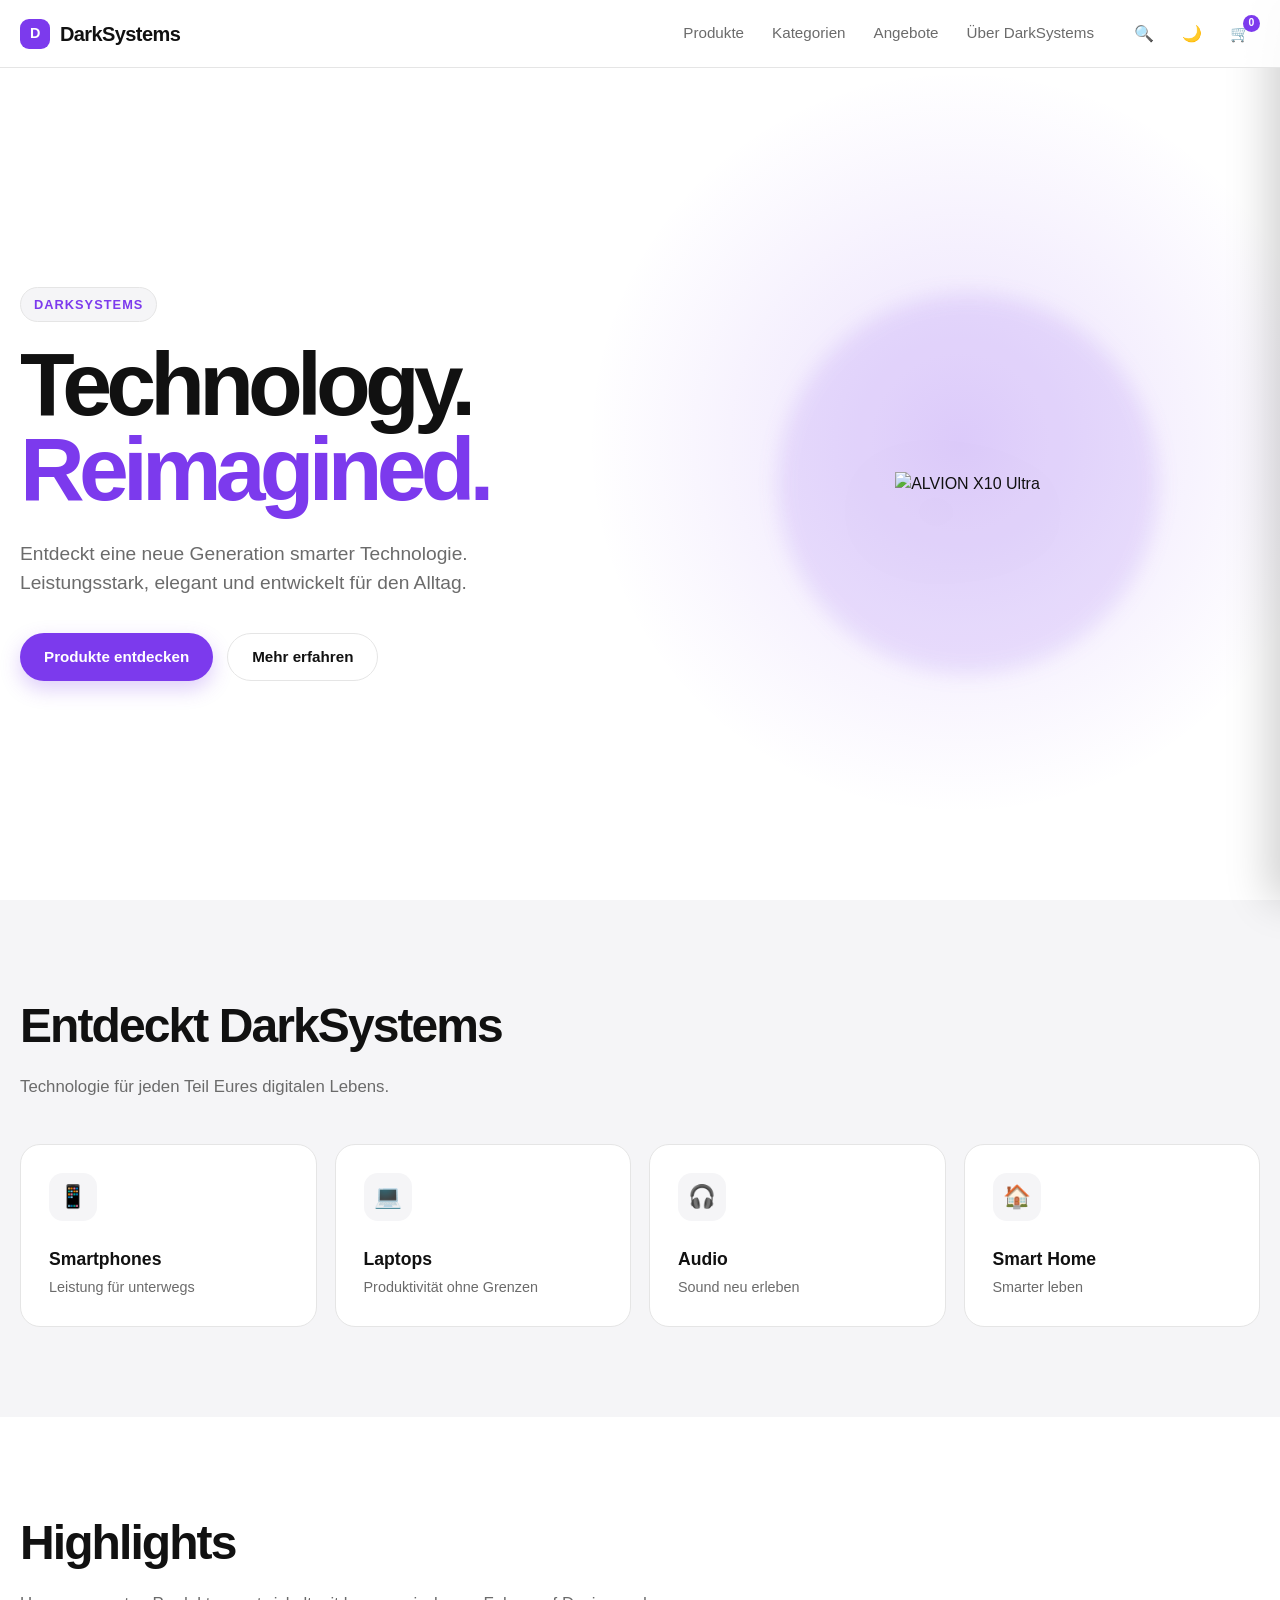
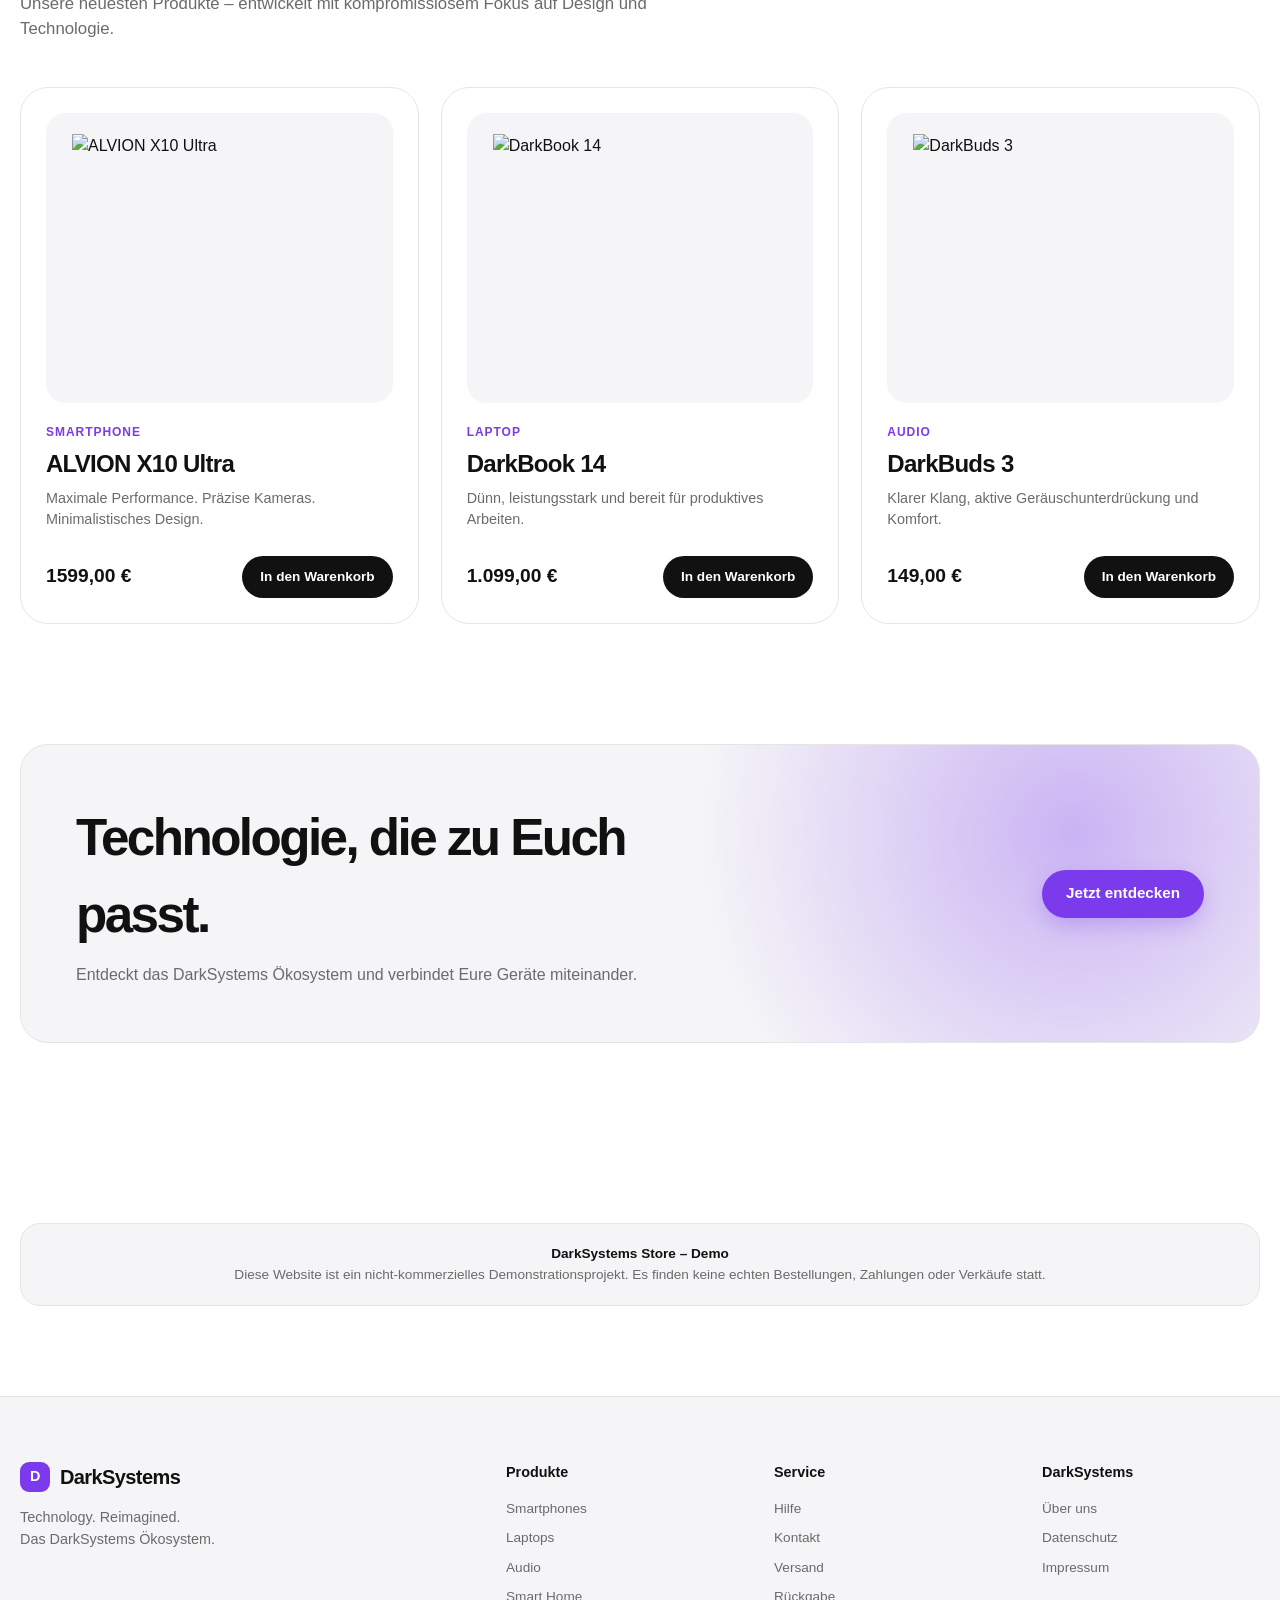
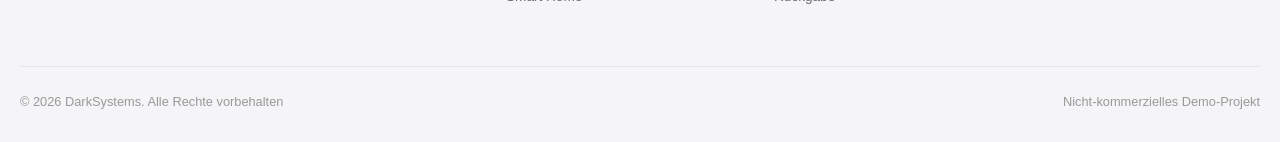
==== commit 74c53d59: "Replace DarkPhone X1 Pro with ALVION X10 Ultra" ====
--- a/index.html
+++ b/index.html
@@ -291,8 +291,8 @@
                 <div class="hero-product">
 
                     <img
-                        src="images/darkphone-x1-pro.png"
-                        alt="DarkPhone X1 Pro"
+                        src="images/alvion-x10-ultra.png"
+                        alt="ALVION X10 Ultra"
                     >
 
                 </div>
@@ -468,8 +468,8 @@
                         <div class="product-image">
 
                             <img
-                                src="images/darkphone-x1-pro.png"
-                                alt="DarkPhone X1 Pro"
+                                src="images/alvion-x10-ultra.png"
+                                alt="ALVION X10 Ultra"
                             >
 
                         </div>
@@ -484,7 +484,7 @@
 
 
                             <h3 class="product-name">
-                                DarkPhone X1 Pro
+                                ALVION X10 Ultra
                             </h3>
 
 
@@ -501,7 +501,7 @@
 
 
                                 <span class="product-price">
-                                    999,00 €
+                                    1599,00 €
                                 </span>
 
 
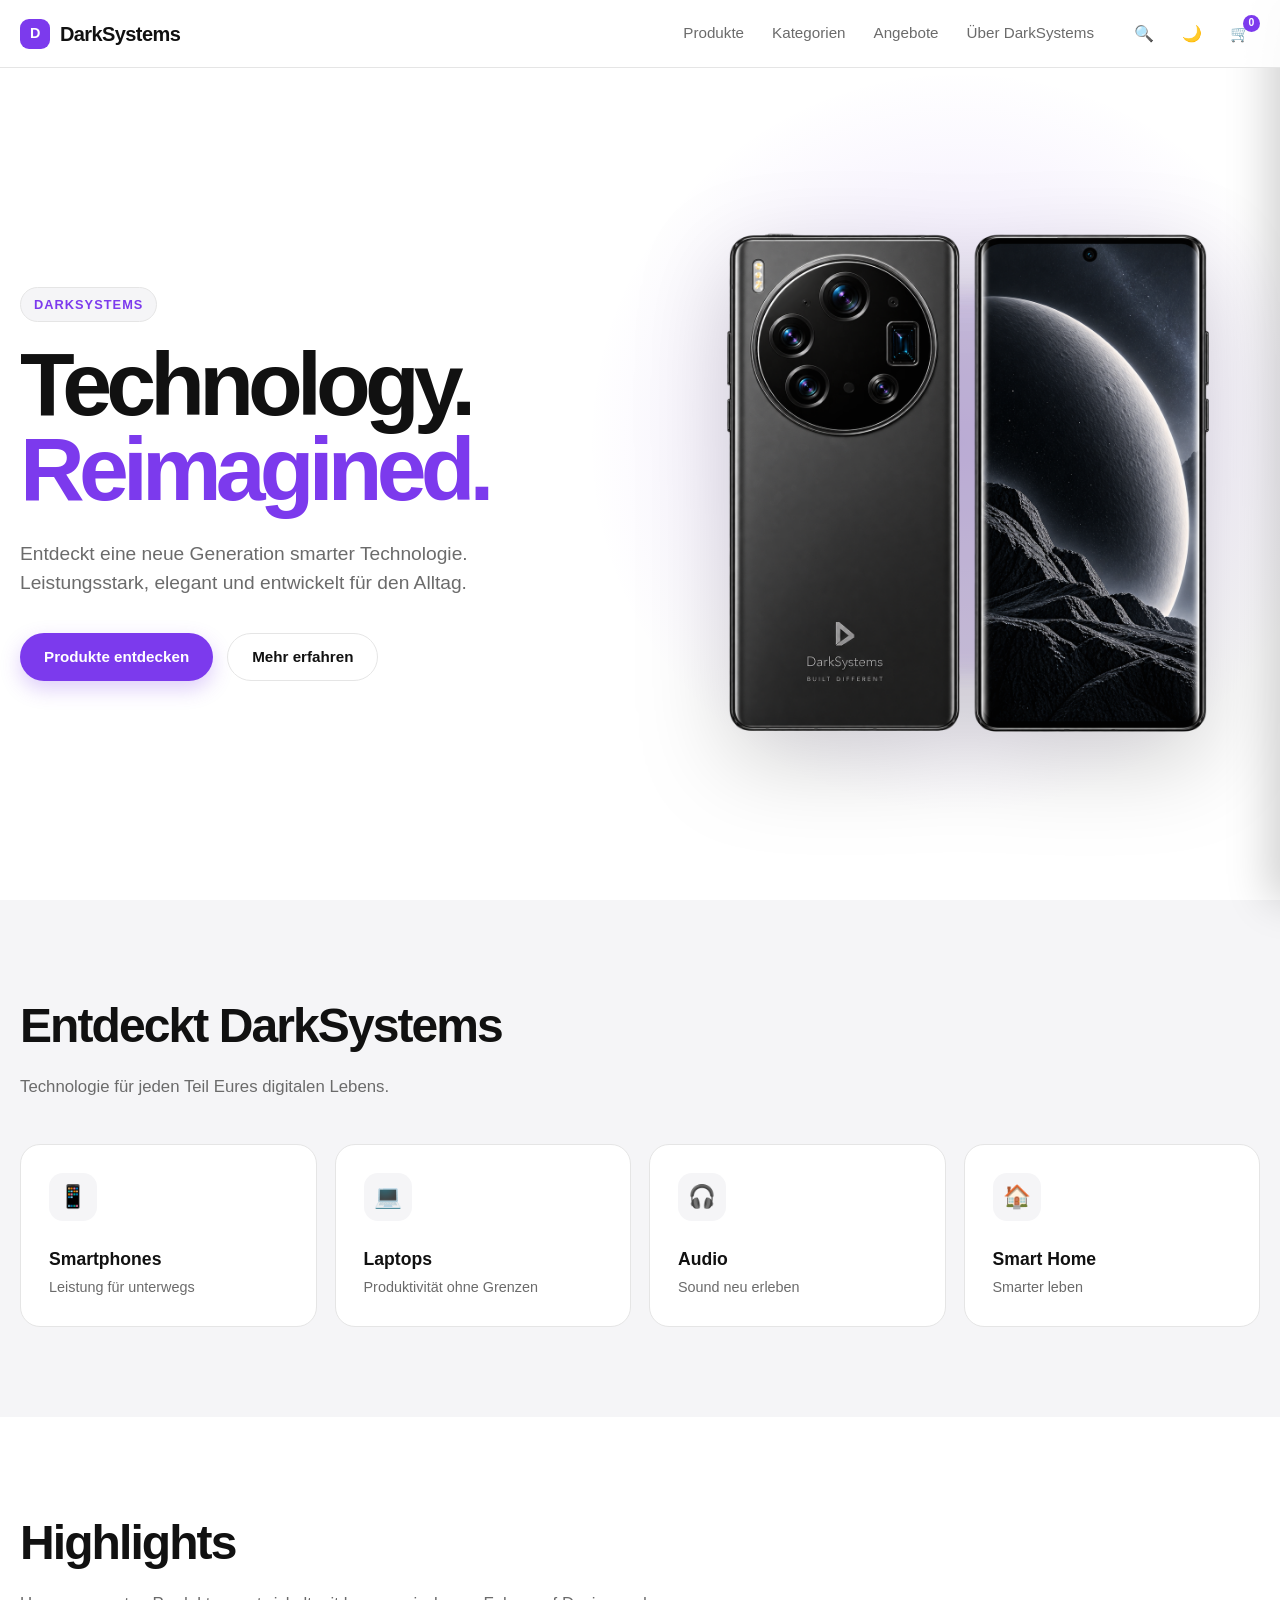
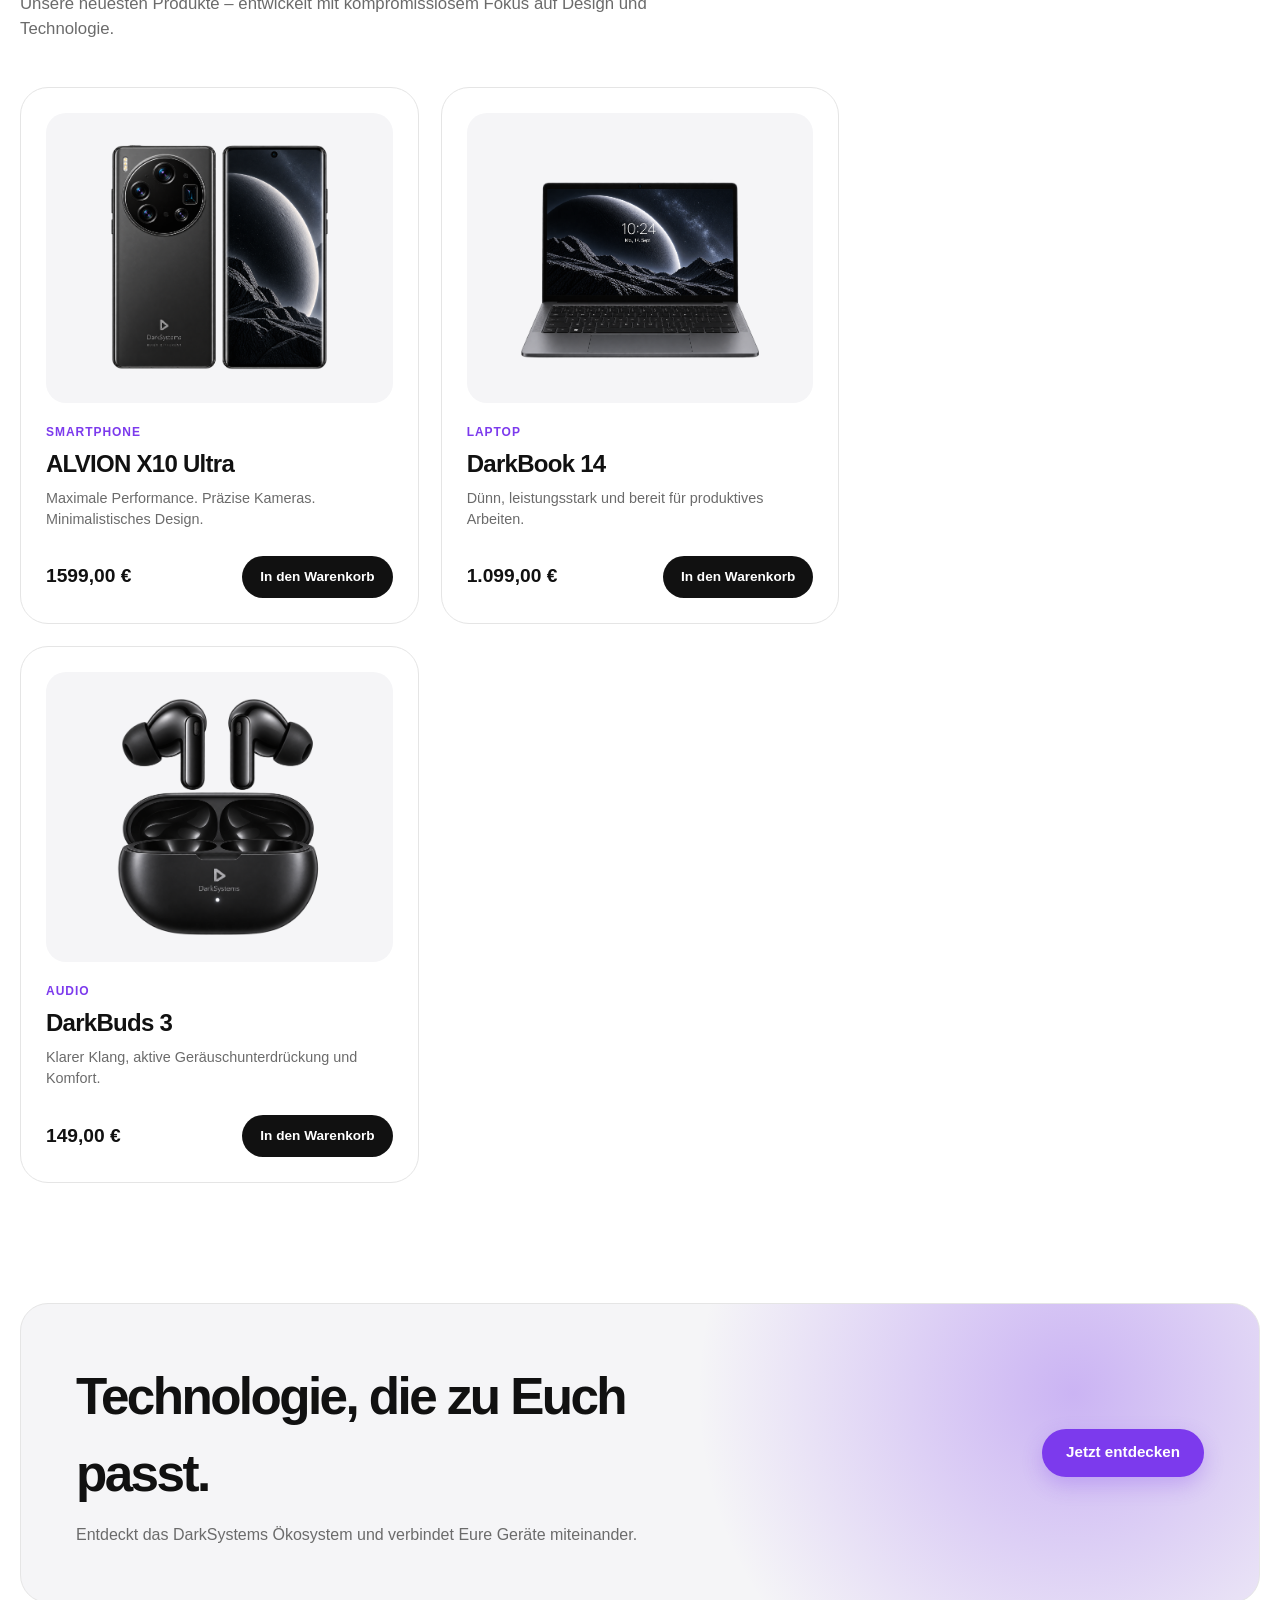
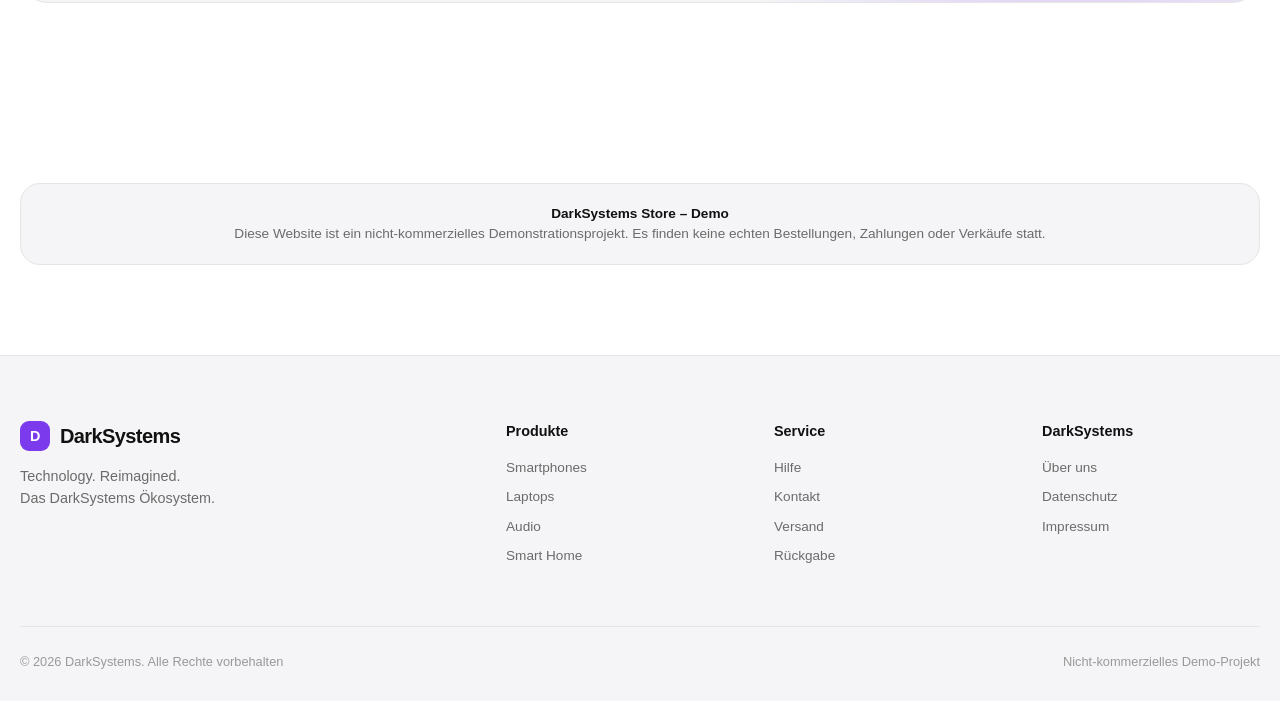
==== commit 145155a4: "Change product names and add links in index.html Updated product names and added links for DarkBook " ====
--- a/index.html
+++ b/index.html
@@ -86,6 +86,21 @@
         rel="stylesheet"
         href="css/style.css"
     >
+
+    <style>
+        .product-card-link {
+            color: inherit;
+            text-decoration: none;
+        }
+
+        .product-card-link:hover {
+            text-decoration: none;
+        }
+
+        .product-name .product-card-link {
+            color: inherit;
+        }
+    </style>
 
 </head>
 
@@ -459,20 +474,26 @@
 
 
                     <!-- =====================================
-                         DARKPHONE X1 PRO
+                         ALVION X10 Ultra
                          ===================================== -->
 
                     <article class="product-card">
 
 
-                        <div class="product-image">
-
-                            <img
-                                src="images/alvion-x10-ultra.png"
-                                alt="ALVION X10 Ultra"
-                            >
-
-                        </div>
+                        <a
+                            href="x10ultra.html"
+                            class="product-card-link"
+                            aria-label="ALVION X10 Ultra ansehen"
+                        >
+                            <div class="product-image">
+
+                                <img
+                                    src="images/alvion-x10-ultra.png"
+                                    alt="ALVION X10 Ultra"
+                                >
+
+                            </div>
+                        </a>
 
 
                         <div class="product-info">
@@ -484,7 +505,12 @@
 
 
                             <h3 class="product-name">
-                                ALVION X10 Ultra
+                                <a
+                                    href="x10ultra.html"
+                                    class="product-card-link"
+                                >
+                                    ALVION X10 Ultra
+                                </a>
                             </h3>
 
 
@@ -508,7 +534,7 @@
                                 <button
                                     class="product-button"
                                     type="button"
-                                    data-product="darkphone-x1-pro"
+                                    data-product="alvion-x10-ultra"
                                 >
                                     In den Warenkorb
                                 </button>
@@ -527,7 +553,12 @@
                          ===================================== -->
 
                     <article class="product-card">
-
+                        
+                        <a
+                            href="darkbook-14.html"
+                            class="product-card-link"
+                            aria-label="DarkBook 14 ansehen"
+                        >
 
                         <div class="product-image">
 
@@ -591,6 +622,11 @@
 
                     <article class="product-card">
 
+                        <a
+                            href="darkbuds-3.html"
+                            class="product-card-link"
+                            aria-label="DarkBuds 3 ansehen"
+                        >
 
                         <div class="product-image">
 
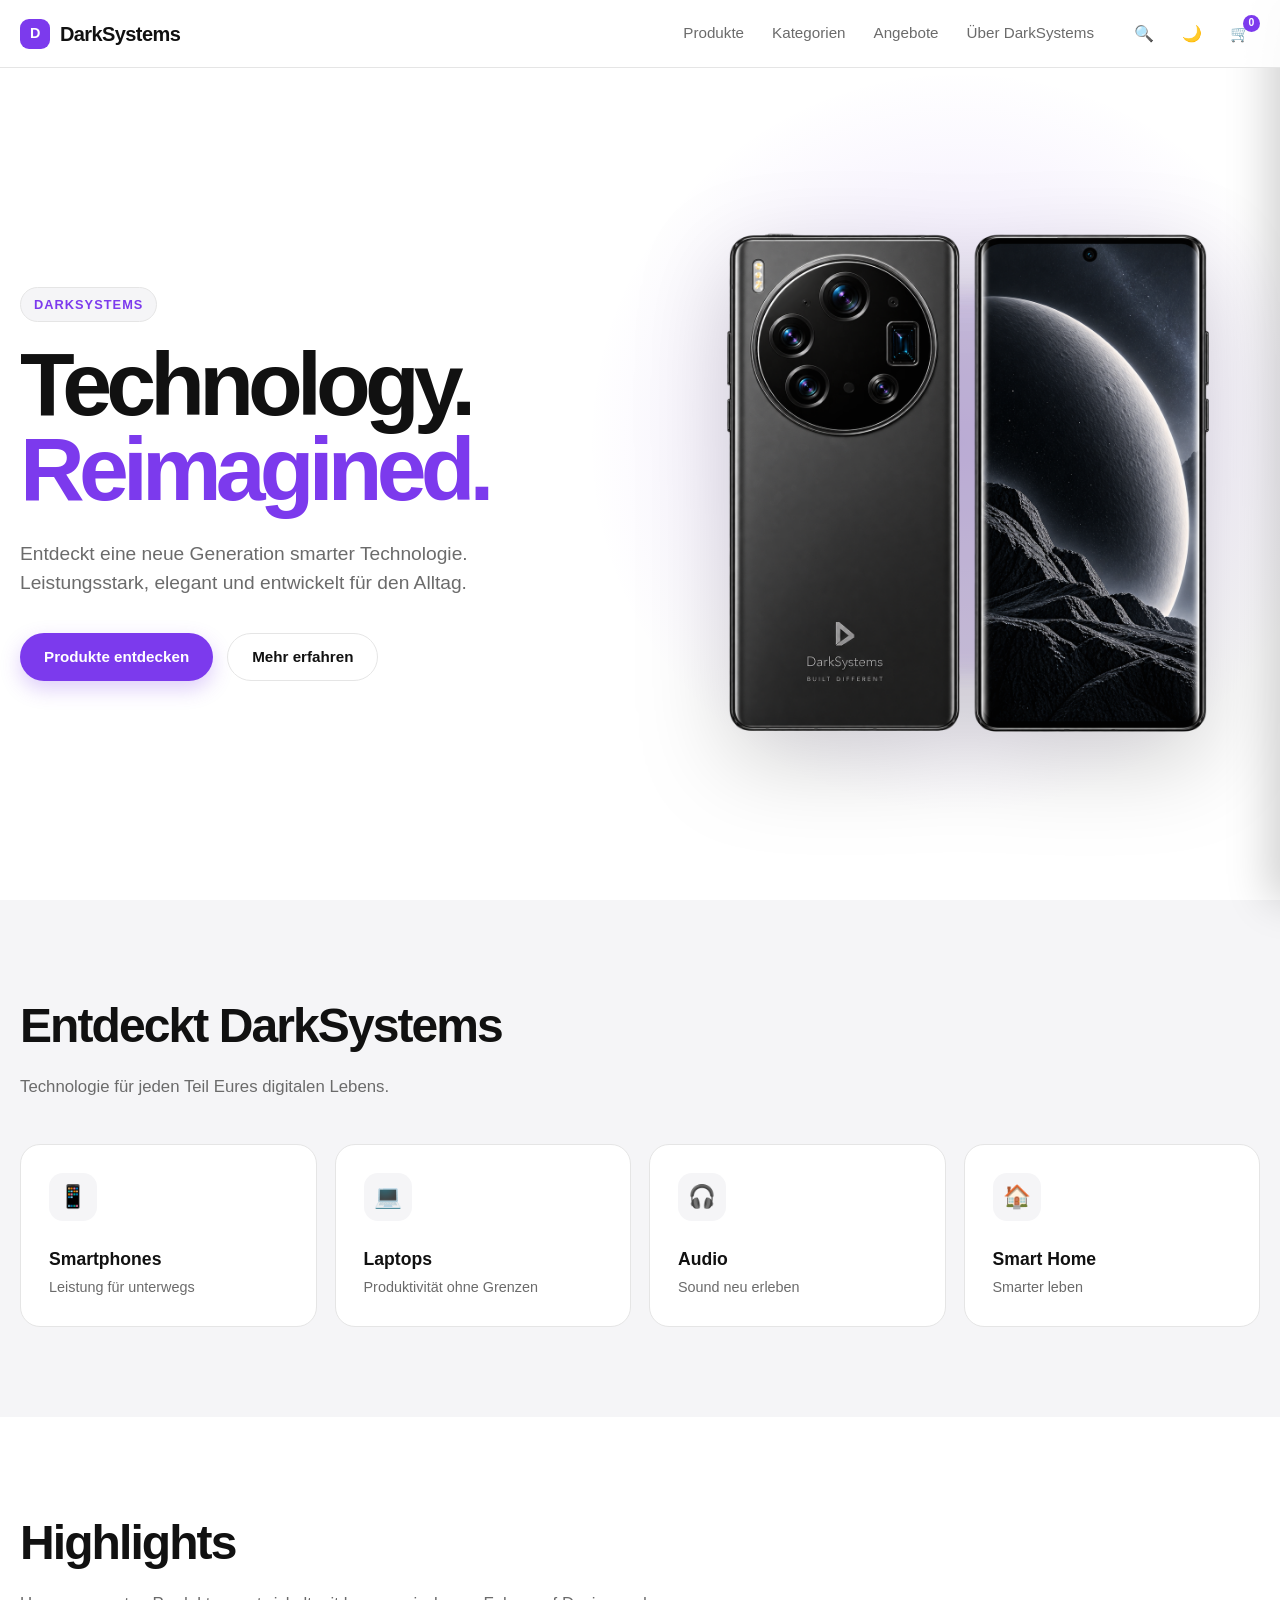
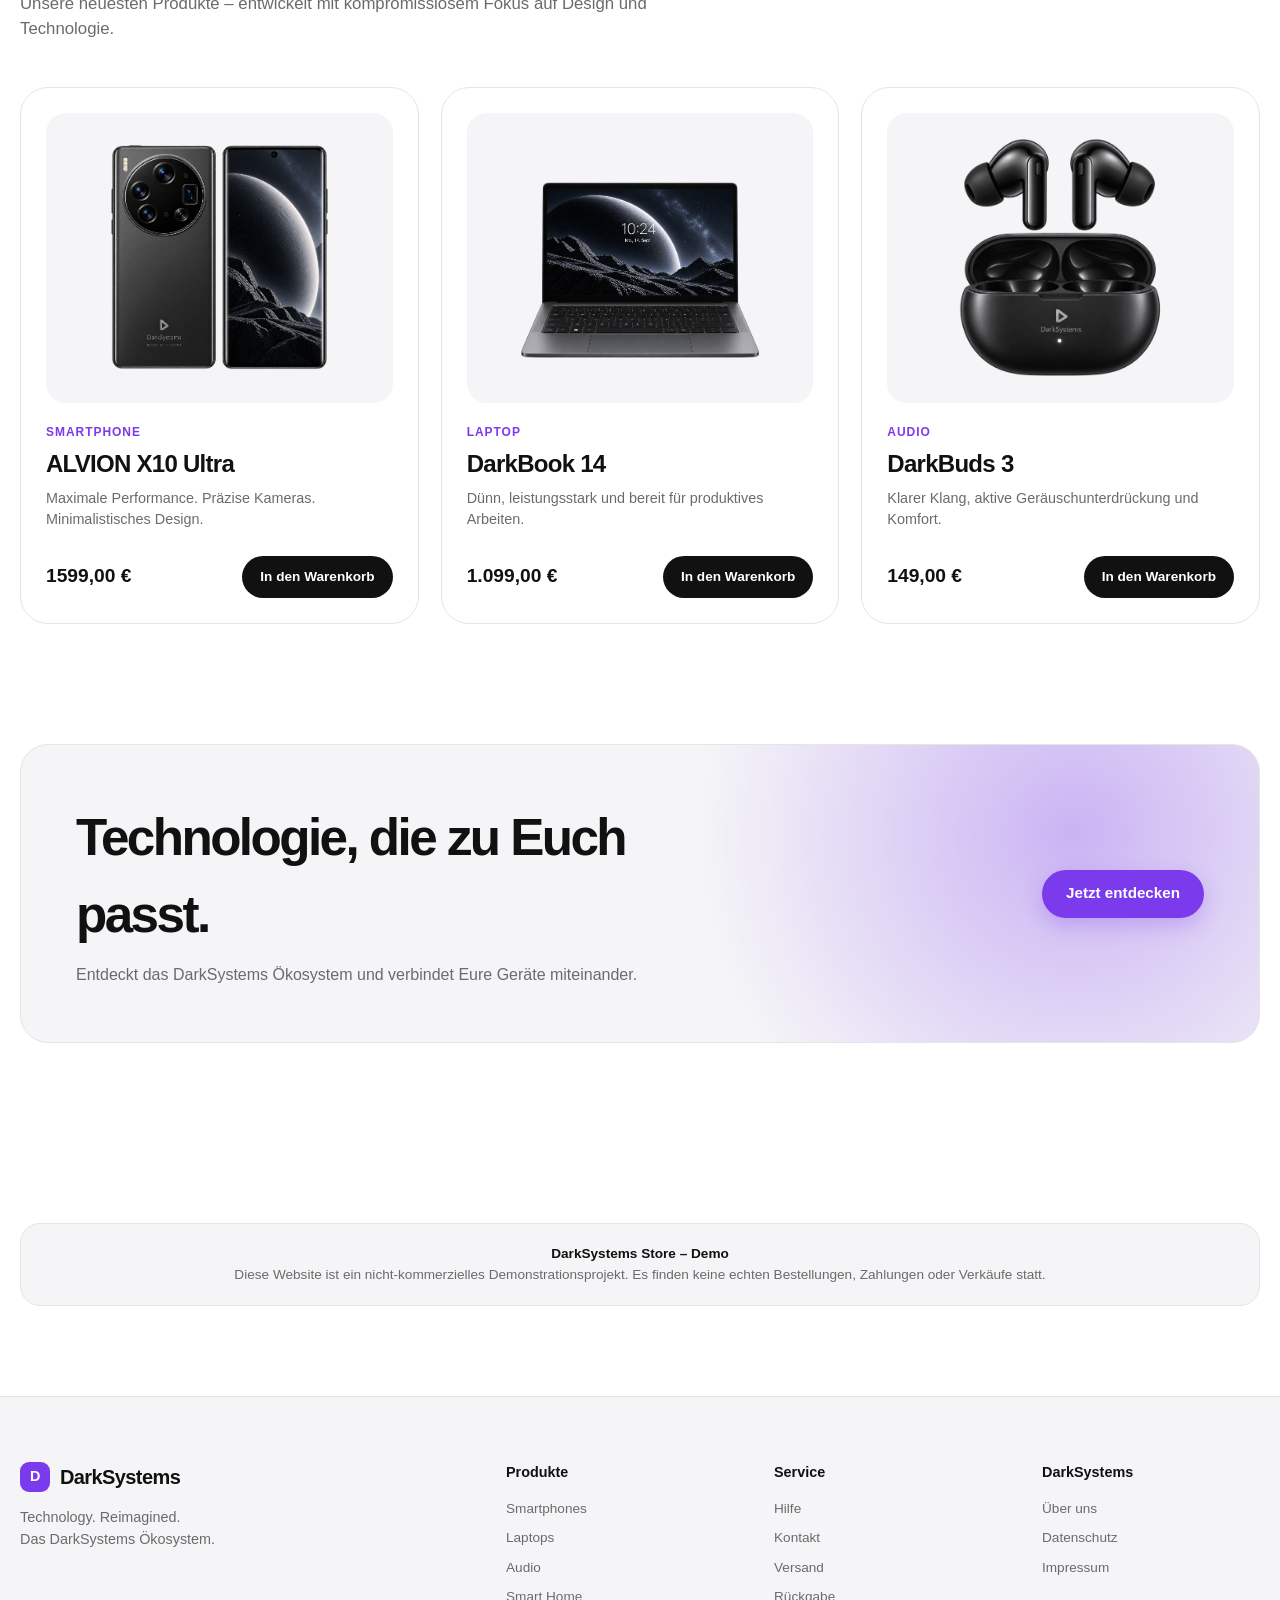
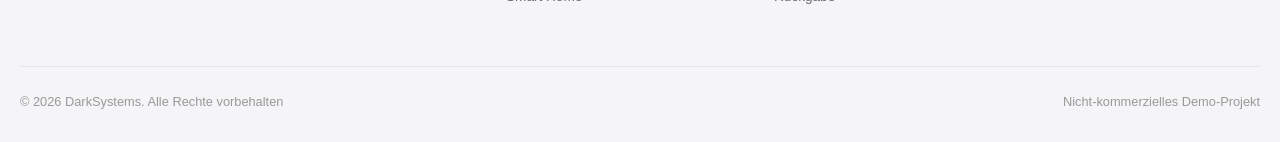
==== commit 0ff1cdf4: "Refactor product image structure in index.html" ====
--- a/index.html
+++ b/index.html
@@ -560,14 +560,15 @@
                             aria-label="DarkBook 14 ansehen"
                         >
 
-                        <div class="product-image">
-
-                            <img
-                                src="images/darkbook-14.png"
-                                alt="DarkBook 14"
-                            >
-
-                        </div>
+                            <div class="product-image">
+
+                                <img
+                                    src="images/darkbook-14.png"
+                                    alt="DarkBook 14"
+                                >
+
+                            </div>
+                        </a>
 
 
                         <div class="product-info">
@@ -628,15 +629,15 @@
                             aria-label="DarkBuds 3 ansehen"
                         >
 
-                        <div class="product-image">
-
-                            <img
-                                src="images/darkbuds-3.png"
-                                alt="DarkBuds 3"
-                            >
-
-                        </div>
-
+                            <div class="product-image">
+
+                                <img
+                                    src="images/darkbuds-3.png"
+                                    alt="DarkBuds 3"
+                                >
+
+                            </div>
+                        </a>
 
                         <div class="product-info">
 
